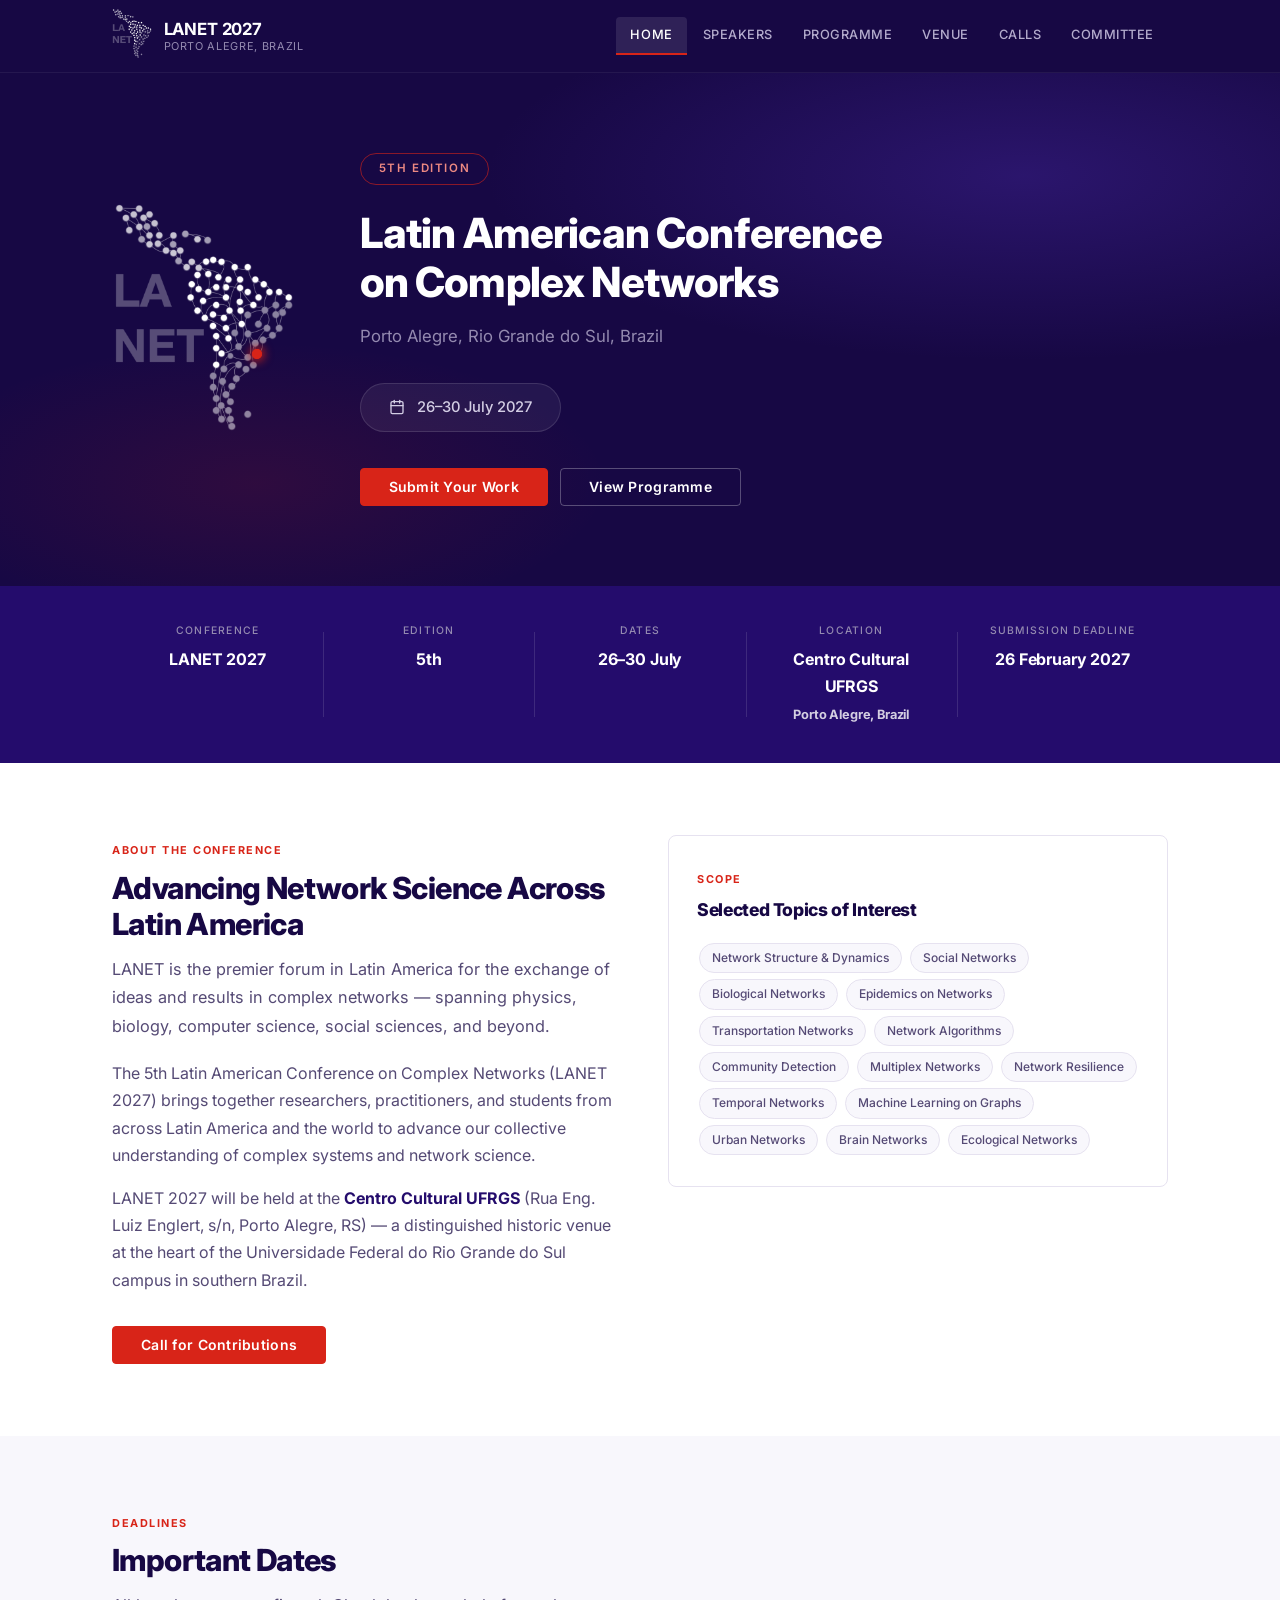
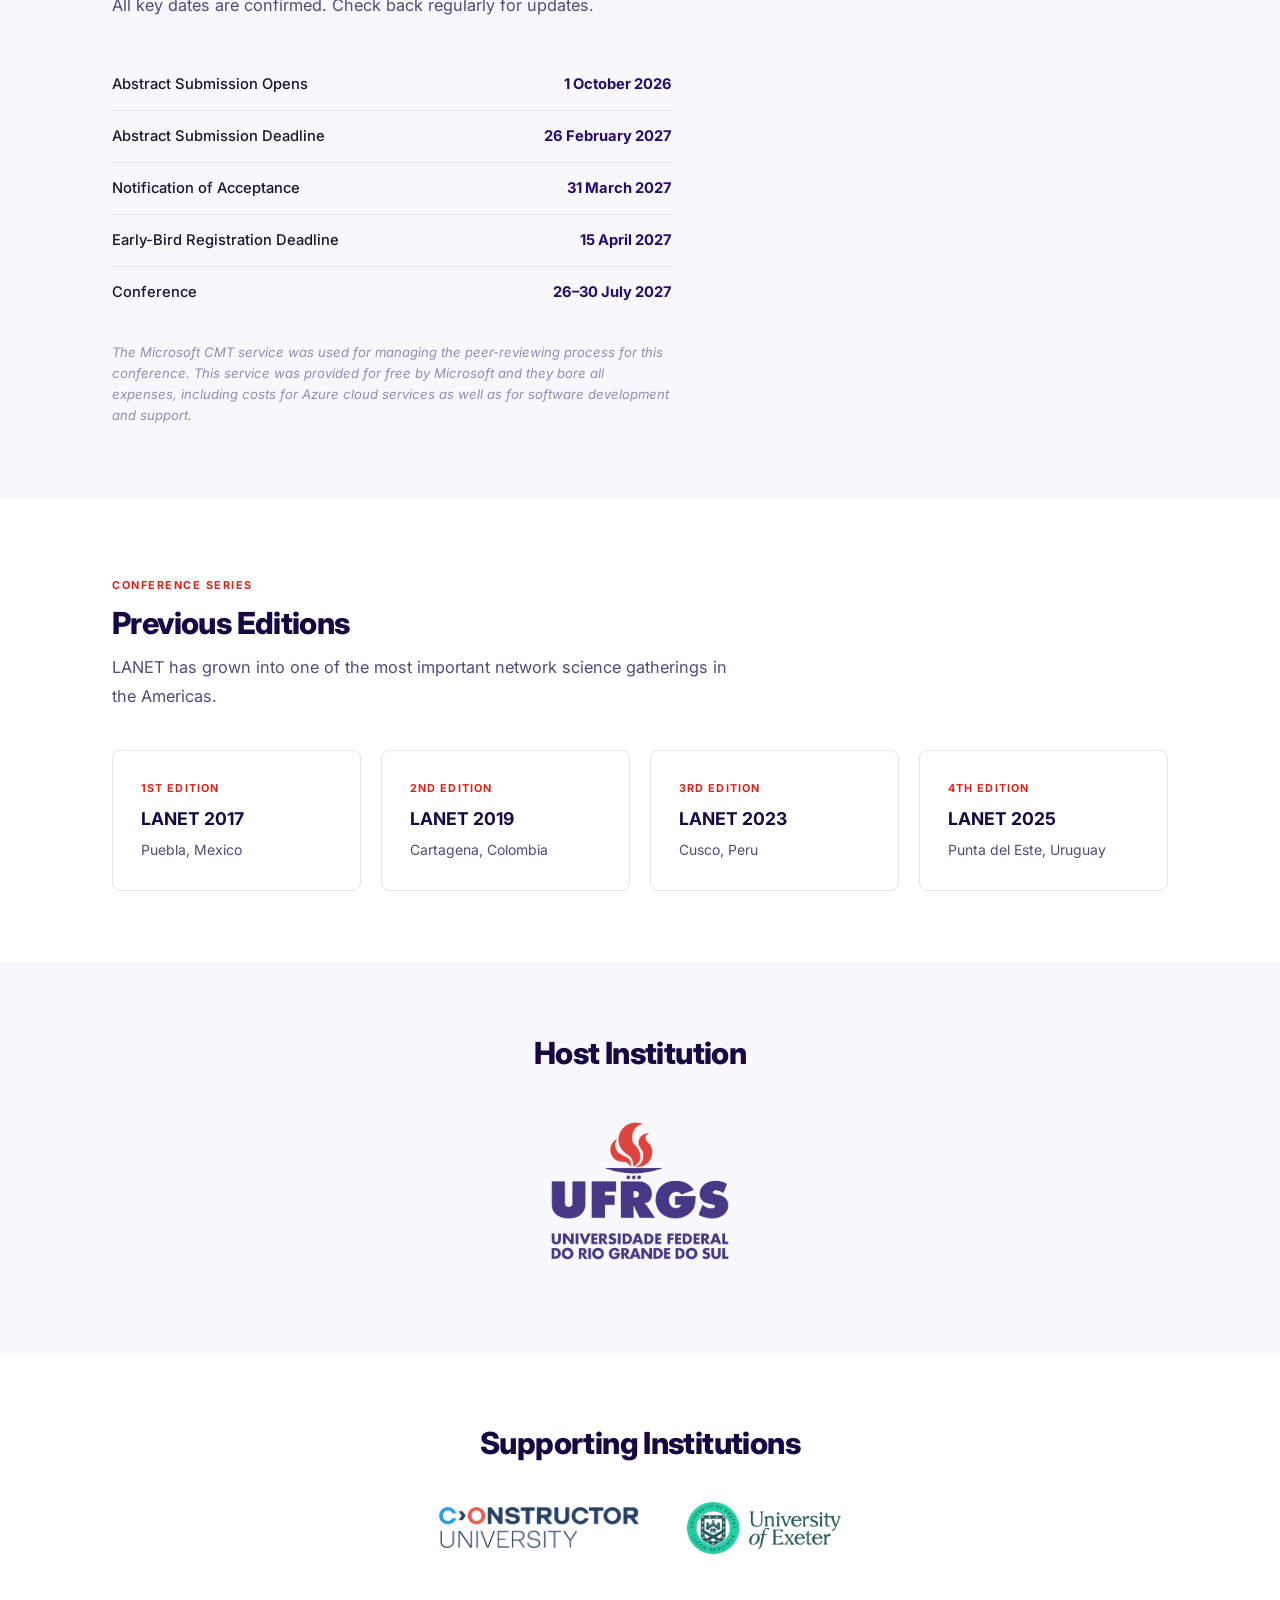
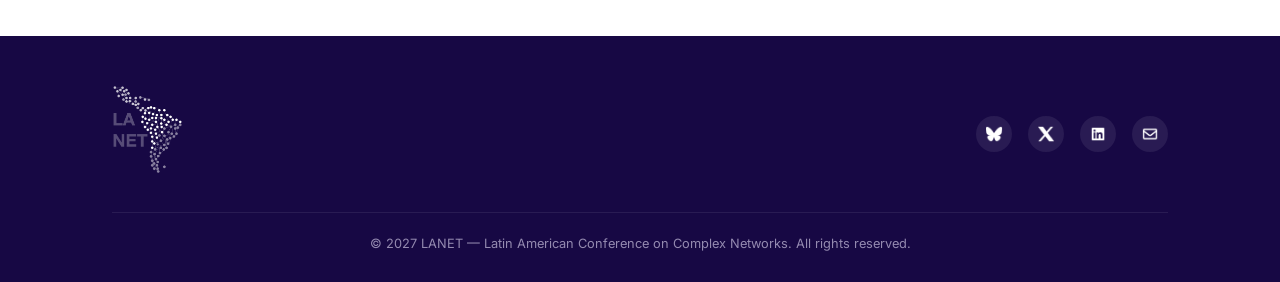
==== index.html @ c8dd94a8 "Add LinkedIn icon; consolidate all icons into Icons/ - LinkedIn added to the footer of all six pages" ====
<!DOCTYPE html>
<html lang="en">
<head>
  <meta charset="UTF-8" />
  <meta name="viewport" content="width=device-width, initial-scale=1.0" />
  <title>LANET 2027 — 5th Latin American Conference on Complex Networks</title>
  <link rel="stylesheet" href="style.css" />
</head>
<body>

  <header class="site-header">
    <div class="container">
      <nav class="nav-inner">
        <a href="index.html" class="nav-brand">
          <img src="logos/Lanet.png" alt="LANET" />
          <div class="nav-brand-text">
            <span class="nav-brand-title">LANET 2027</span>
            <span class="nav-brand-sub">Porto Alegre, Brazil</span>
          </div>
        </a>
        <button class="nav-toggle" aria-label="Open navigation">
          <span></span><span></span><span></span>
        </button>
        <ul class="nav-menu">
          <li><a href="index.html" class="active">Home</a></li>
          <li><a href="speakers.html">Speakers</a></li>
          <li><a href="program.html">Programme</a></li>
          <li><a href="venue.html">Venue</a></li>
          <li><a href="calls.html">Calls</a></li>
          <li><a href="committee.html">Committee</a></li>
        </ul>
      </nav>
    </div>
  </header>

  <!-- Hero -->
  <section class="hero">
    <div class="hero-bg"></div>
    <div class="container hero-content">
      <div class="hero-logo-col">
        <div class="hero-logo-wrap">
          <img src="logos/Lanet.png" alt="LANET 2027" class="hero-logo" />
          <div class="hero-pulse">
            <div class="hero-pulse-ring"></div>
            <div class="hero-pulse-ring2"></div>
            <div class="hero-pulse-dot"></div>
          </div>
        </div>
      </div>
      <div class="hero-text-col">
        <div class="hero-badge">5th Edition</div>
        <h1 class="hero-title">Latin American Conference<br>on Complex Networks</h1>
        <p class="hero-subtitle">Porto Alegre, Rio Grande do Sul, Brazil</p>
        <div class="hero-meta">
          <svg xmlns="http://www.w3.org/2000/svg" width="16" height="16" viewBox="0 0 24 24" fill="none" stroke="currentColor" stroke-width="2" stroke-linecap="round" stroke-linejoin="round"><rect x="3" y="4" width="18" height="18" rx="2"/><line x1="16" y1="2" x2="16" y2="6"/><line x1="8" y1="2" x2="8" y2="6"/><line x1="3" y1="10" x2="21" y2="10"/></svg>
          <span>26&ndash;30 July 2027</span>
        </div>
        <div class="hero-actions">
          <a href="calls.html" class="btn btn-primary">Submit Your Work</a>
          <a href="program.html" class="btn btn-outline">View Programme</a>
        </div>
      </div>
    </div>
  </section>

  <!-- Info bar -->
  <div class="info-bar">
    <div class="container">
      <div class="info-bar-grid">
        <div class="info-bar-item">
          <div class="info-bar-label">Conference</div>
          <div class="info-bar-value">LANET 2027</div>
        </div>
        <div class="info-bar-item">
          <div class="info-bar-label">Edition</div>
          <div class="info-bar-value">5th</div>
        </div>
        <div class="info-bar-item">
          <div class="info-bar-label">Dates</div>
          <div class="info-bar-value">26&ndash;30 July</div>
        </div>
        <div class="info-bar-item">
          <div class="info-bar-label">Location</div>
          <div class="info-bar-value">Centro Cultural UFRGS<br><span style="font-size:0.8em; opacity:0.8;">Porto Alegre, Brazil</span></div>
        </div>
        <div class="info-bar-item">
          <div class="info-bar-label">Submission Deadline</div>
          <div class="info-bar-value">26 February 2027</div>
        </div>
      </div>
    </div>
  </div>

  <!-- About -->
  <section class="section">
    <div class="container">
      <div class="two-col">
        <div>
          <div class="section-header section-header--tight">
            <span class="section-eyebrow">About the Conference</span>
            <h2 class="section-title">Advancing Network Science Across Latin America</h2>
            <p class="section-lead">
              LANET is the premier forum in Latin America for the exchange of ideas and results
              in complex networks — spanning physics, biology, computer science, social sciences,
              and beyond.
            </p>
          </div>
          <p class="prose">
            The 5th Latin American Conference on Complex Networks (LANET 2027) brings together
            researchers, practitioners, and students from across Latin America and the world to
            advance our collective understanding of complex systems and network science.
          </p>
          <p class="prose-lg">
            LANET 2027 will be held at the <strong><a href="https://www.ufrgs.br/difusaocultural/centrocultural/" target="_blank" rel="noopener">Centro Cultural UFRGS</a></strong> (Rua Eng. Luiz Englert, s/n, Porto Alegre, RS) — a distinguished historic venue at the heart of the Universidade Federal do Rio Grande do Sul campus in southern Brazil.
          </p>
          <a href="calls.html" class="btn btn-primary">Call for Contributions</a>
        </div>
        <div>
          <div class="card">
            <div class="section-header section-header--tight">
              <span class="section-eyebrow">Scope</span>
              <h3 class="section-title section-title--sm">Selected Topics of Interest</h3>
            </div>
            <div>
              <span class="tag">Network Structure &amp; Dynamics</span>
              <span class="tag">Social Networks</span>
              <span class="tag">Biological Networks</span>
              <span class="tag">Epidemics on Networks</span>
              <span class="tag">Transportation Networks</span>
              <span class="tag">Network Algorithms</span>
              <span class="tag">Community Detection</span>
              <span class="tag">Multiplex Networks</span>
              <span class="tag">Network Resilience</span>
              <span class="tag">Temporal Networks</span>
              <span class="tag">Machine Learning on Graphs</span>
              <span class="tag">Urban Networks</span>
              <span class="tag">Brain Networks</span>
              <span class="tag">Ecological Networks</span>
            </div>
          </div>
        </div>
      </div>
    </div>
  </section>

  <!-- Important Dates -->
  <section class="section section-alt">
    <div class="container">
      <div class="section-header">
        <span class="section-eyebrow">Deadlines</span>
        <h2 class="section-title">Important Dates</h2>
        <p class="section-lead">All key dates are confirmed. Check back regularly for updates.</p>
      </div>
      <div style="max-width:560px;">
        <ul class="dates-list">
          <li>
            <span class="date-event">Abstract Submission Opens</span>
            <span class="date-val">1 October 2026</span>
          </li>
          <li>
            <span class="date-event">Abstract Submission Deadline</span>
            <span class="date-val">26 February 2027</span>
          </li>
          <li>
            <span class="date-event">Notification of Acceptance</span>
            <span class="date-val">31 March 2027</span>
          </li>
          <li>
            <span class="date-event">Early-Bird Registration Deadline</span>
            <span class="date-val">15 April 2027</span>
          </li>
          <li>
            <span class="date-event">Conference</span>
            <span class="date-val">26&ndash;30 July 2027</span>
          </li>
        </ul>
        <p class="credit-note">The Microsoft CMT service was used for managing the peer-reviewing process for this conference. This service was provided for free by Microsoft and they bore all expenses, including costs for Azure cloud services as well as for software development and support.</p>
      </div>
    </div>
  </section>

  <!-- Previous Editions -->
  <section class="section">
    <div class="container">
      <div class="section-header">
        <span class="section-eyebrow">Conference Series</span>
        <h2 class="section-title">Previous Editions</h2>
        <p class="section-lead">LANET has grown into one of the most important network science gatherings in the Americas.</p>
      </div>
      <div class="card-grid grid-4">
        <div class="card">
          <div class="edition-label">1st Edition</div>
          <div class="edition-year">LANET 2017</div>
          <div class="edition-city">Puebla, Mexico</div>
        </div>
        <div class="card">
          <div class="edition-label">2nd Edition</div>
          <div class="edition-year">LANET 2019</div>
          <div class="edition-city">Cartagena, Colombia</div>
        </div>
        <div class="card">
          <div class="edition-label">3rd Edition</div>
          <div class="edition-year">LANET 2023</div>
          <div class="edition-city">Cusco, Peru</div>
        </div>
        <div class="card">
          <div class="edition-label">4th Edition</div>
          <div class="edition-year">LANET 2025</div>
          <div class="edition-city">Punta del Este, Uruguay</div>
        </div>
      </div>
    </div>
  </section>

  <!-- Host Institution -->
  <section class="section section-alt">
    <div class="container text-center">
      <div class="section-header section-header--center">
        <h2 class="section-title">Host Institution</h2>
      </div>
      <div class="host-row">
        <div class="host-item">
          <a href="https://www.ufrgs.br/site/" target="_blank" rel="noopener">
            <img src="logos/ufrgs.png" alt="Universidade Federal do Rio Grande do Sul" style="height:160px;" />
          </a>
        </div>
      </div>
    </div>
  </section>

  <!-- Supporting Institutions -->
  <section class="section">
    <div class="container text-center">
      <div class="section-header section-header--center">
        <h2 class="section-title">Supporting Institutions</h2>
      </div>
      <div class="host-row">
        <div class="host-item">
          <a href="https://constructor.university/" target="_blank" rel="noopener">
            <img src="logos/constructor.png" alt="Constructor University" style="height:52px; max-width:200px; object-fit:contain;" />
          </a>
        </div>
        <div class="host-item">
          <a href="https://www.exeter.ac.uk" target="_blank" rel="noopener">
            <img src="logos/Exeter.png" alt="University of Exeter" style="height:52px; max-width:200px; object-fit:contain;" />
          </a>
        </div>
      </div>
    </div>
  </section>

  <footer class="site-footer">
    <div class="container">
      <div class="footer-grid">
        <div class="footer-brand">
          <img src="logos/Lanet.png" alt="LANET" />
        </div>
        <div class="footer-social">
          <a href="https://bsky.app/profile/lanetconference.bsky.social" aria-label="Bluesky" target="_blank" rel="noopener">
            <img src="Icons/bluesky-brands-solid.png" alt="Bluesky" />
          </a>
          <a href="https://x.com/LanetConference" aria-label="X" target="_blank" rel="noopener">
            <img src="Icons/x-brands-solid.png" alt="X" />
          </a>
          <a href="https://www.linkedin.com/company/144654992/" aria-label="LinkedIn" target="_blank" rel="noopener">
            <img src="Icons/linkedin-brands-solid.png" alt="LinkedIn" />
          </a>
          <a href="#" aria-label="Email" onclick="window.location='mailto:'+'lanet27'+'@biocomplexlab.org'; return false;">
            <img src="Icons/envelope-regular.png" alt="Email" />
          </a>
        </div>
      </div>
      <div class="footer-bottom">
        &copy; 2027 LANET &mdash; Latin American Conference on Complex Networks. All rights reserved.
      </div>
    </div>
  </footer>

  <script src="script.js"></script>

</body>
</html>
---- style.css ----
/* ============================================================
   LANET 2027 — Stylesheet
   Colour palette based on UFRGS official identity
   ============================================================ */

@import url('https://fonts.googleapis.com/css2?family=Inter:wght@300;400;500;600;700;800&display=swap');

/* ── Variables ─────────────────────────────────────────────── */
:root {
  --navy:        #240C6C;
  --navy-dark:   #170844;
  --navy-subtle: #F3F0F9;
  --red:         #D82418;
  --red-hover:   #B31E14;
  --white:       #FFFFFF;
  --off-white:   #F8F7FC;
  --border:      #E6E2F0;
  --grey-light:  #EAE8F2;
  --grey-mid:    #948AB0;
  --grey-text:   #554A75;
  --text:        #1B152B;

  --font: 'Inter', system-ui, -apple-system, sans-serif;

  --radius-sm: 4px;
  --radius:    8px;

  --shadow-sm: 0 1px 4px rgba(36, 12, 108, 0.08);
  --shadow:    0 2px 16px rgba(36, 12, 108, 0.10);
  --shadow-md: 0 6px 28px rgba(36, 12, 108, 0.14);

  --ease:     0.2s ease;
  --space-xl: 72px;
}

/* ── Reset ──────────────────────────────────────────────────── */
*, *::before, *::after { box-sizing: border-box; margin: 0; padding: 0; }
html { scroll-behavior: smooth; -webkit-text-size-adjust: 100%; }
body {
  font-family: var(--font);
  font-size: 16px;
  line-height: 1.7;
  color: var(--text);
  background: var(--white);
  -webkit-font-smoothing: antialiased;
}
img { max-width: 100%; display: block; }
a { color: var(--navy); text-decoration: none; transition: color var(--ease); }
a:hover { color: var(--red); }

/* ── Layout ─────────────────────────────────────────────────── */
.container {
  max-width: 1120px;
  margin: 0 auto;
  padding: 0 32px;
}

.section       { padding: var(--space-xl) 0; }
.section-alt   { background: var(--off-white); }

/* ── Navigation ─────────────────────────────────────────────── */
.site-header {
  background: var(--navy-dark);
  position: sticky;
  top: 0;
  z-index: 100;
  border-bottom: 1px solid rgba(255,255,255,0.06);
}

.nav-inner {
  display: flex;
  align-items: center;
  justify-content: space-between;
  height: 72px;
  position: relative;
}

.nav-brand {
  display: flex;
  align-items: center;
  gap: 12px;
  text-decoration: none;
  flex-shrink: 0;
}

.nav-brand img {
  height: 56px;
  width: auto;
  filter: brightness(0) invert(1);
}

.nav-brand-text { display: flex; flex-direction: column; line-height: 1.2; }

.nav-brand-title {
  font-size: 1.05rem;
  font-weight: 700;
  color: var(--white);
  letter-spacing: -0.01em;
}

.nav-brand-sub {
  font-size: 0.68rem;
  color: var(--grey-mid);
  letter-spacing: 0.06em;
  text-transform: uppercase;
}

.nav-menu {
  list-style: none;
  display: flex;
  gap: 2px;
}

.nav-menu a {
  display: block;
  padding: 7px 14px;
  font-size: 0.8rem;
  font-weight: 500;
  color: #B4ACCD;
  letter-spacing: 0.04em;
  text-transform: uppercase;
  border-radius: var(--radius-sm);
  transition: background var(--ease), color var(--ease);
}

.nav-menu a:hover { background: rgba(255,255,255,0.08); color: var(--white); }
.nav-menu a.active { background: rgba(255,255,255,0.10); color: var(--white); border-bottom: 2px solid var(--red); border-radius: var(--radius-sm) var(--radius-sm) 0 0; }

/* Hamburger */
.nav-toggle {
  display: none;
  flex-direction: column;
  justify-content: center;
  gap: 5px;
  cursor: pointer;
  padding: 8px;
  background: none;
  border: none;
  flex-shrink: 0;
}
.nav-toggle span {
  display: block;
  width: 22px;
  height: 2px;
  background: var(--white);
  border-radius: 2px;
  transition: transform 0.25s ease, opacity 0.25s ease;
}
.nav-toggle.open span:nth-child(1) { transform: translateY(7px) rotate(45deg); }
.nav-toggle.open span:nth-child(2) { opacity: 0; transform: scaleX(0); }
.nav-toggle.open span:nth-child(3) { transform: translateY(-7px) rotate(-45deg); }

/* ── Hero ───────────────────────────────────────────────────── */
.hero {
  background: var(--navy-dark);
  padding: 80px 0;
  position: relative;
  overflow: hidden;
}

.hero-bg {
  position: absolute;
  inset: 0;
  background:
    radial-gradient(ellipse 70% 60% at 80% 20%, rgba(80,46,184,0.35) 0%, transparent 60%),
    radial-gradient(ellipse 50% 50% at 20% 80%, rgba(216,36,24,0.12) 0%, transparent 55%);
  pointer-events: none;
}

.hero-content {
  position: relative;
  z-index: 1;
  display: flex;
  align-items: center;
  gap: 64px;
}

.hero-logo-col {
  flex-shrink: 0;
  display: flex;
  align-items: center;
  justify-content: center;
}

.hero-logo {
  height: 260px;
  width: auto;
  filter: brightness(0) invert(1);
  display: block;
}

/* ── Hero logo pulse overlay ─────────────────────────────────── */
.hero-logo-wrap {
  position: relative;
  display: inline-block;
  line-height: 0;
}

/* Positioned over Porto Alegre (30.0°S, 51.2°W) — snapped to the
   network node at that point on the map graphic. */
.hero-pulse {
  position: absolute;
  left:      79%;
  top:       59.6%;
  transform: translate(-50%, -50%);
  pointer-events: none;
}

.hero-pulse-dot {
  width:  10px;
  height: 10px;
  border-radius: 50%;
  background: var(--red);
  box-shadow: 0 0 8px 3px rgba(216,36,24,0.7);
  position: relative;
  z-index: 2;
}

.hero-pulse-ring {
  position: absolute;
  top: 50%; left: 50%;
  transform: translate(-50%, -50%);
  border-radius: 50%;
  border: 2px solid rgba(216,36,24,0.7);
  width: 10px; height: 10px;
  animation: hero-pulse-anim 2.2s ease-out infinite;
}

.hero-pulse-ring2 {
  position: absolute;
  top: 50%; left: 50%;
  transform: translate(-50%, -50%);
  border-radius: 50%;
  border: 1.5px solid rgba(216,36,24,0.5);
  width: 10px; height: 10px;
  animation: hero-pulse-anim 2.2s ease-out 1.1s infinite;
}

@keyframes hero-pulse-anim {
  0%   { width:  10px; height:  10px; opacity: 0.9; }
  100% { width:  64px; height:  64px; opacity: 0;   }
}

.hero-text-col {
  flex: 1;
  text-align: left;
}

.hero-badge {
  display: inline-block;
  border: 1px solid rgba(216,36,24,0.6);
  color: #ED8982;
  font-size: 0.72rem;
  font-weight: 600;
  letter-spacing: 0.14em;
  text-transform: uppercase;
  padding: 5px 18px;
  border-radius: 20px;
  margin-bottom: 24px;
}

.hero-title {
  font-size: clamp(1.75rem, 3.5vw, 2.6rem);
  font-weight: 800;
  color: var(--white);
  letter-spacing: -0.02em;
  line-height: 1.2;
  margin-bottom: 14px;
}

.hero-subtitle {
  font-size: 1.05rem;
  color: var(--grey-mid);
  margin-bottom: 32px;
  font-weight: 400;
}

.hero-meta {
  display: inline-flex;
  align-items: center;
  gap: 12px;
  background: rgba(255,255,255,0.06);
  border: 1px solid rgba(255,255,255,0.12);
  color: #D3CDE4;
  border-radius: 40px;
  padding: 11px 28px;
  font-size: 0.92rem;
  font-weight: 500;
  margin-bottom: 36px;
}

.hero-meta .dot { width: 5px; height: 5px; background: var(--red); border-radius: 50%; flex-shrink: 0; }
.hero-meta .tbc { font-size: 0.78rem; color: var(--grey-mid); font-style: italic; }

.hero-actions { display: flex; gap: 12px; flex-wrap: wrap; }

@media (max-width: 640px) {
  .hero-content { flex-direction: column; gap: 32px; text-align: center; }
  .hero-text-col { text-align: center; }
  .hero-logo { height: 160px; }
  .hero-actions { justify-content: center; }
  .hero-meta { flex-direction: column; gap: 6px; border-radius: var(--radius); padding: 14px 20px; }
  .hero-meta .dot { display: none; }
}

/* ── Buttons ─────────────────────────────────────────────────── */
.btn {
  display: inline-flex;
  align-items: center;
  gap: 8px;
  padding: 11px 28px;
  border-radius: var(--radius-sm);
  font-family: var(--font);
  font-weight: 600;
  font-size: 0.875rem;
  letter-spacing: 0.02em;
  transition: background var(--ease), transform var(--ease), box-shadow var(--ease), border-color var(--ease);
  cursor: pointer;
  border: 1.5px solid transparent;
  line-height: 1;
}

.btn-primary { background: var(--red); color: var(--white); border-color: var(--red); }
.btn-primary:hover {
  background: var(--red-hover);
  color: var(--white);
  border-color: var(--red-hover);
  transform: translateY(-1px);
  box-shadow: 0 4px 14px rgba(216,36,24,0.30);
}

.btn-outline { background: transparent; color: var(--white); border-color: rgba(255,255,255,0.28); }
.btn-outline:hover {
  background: rgba(255,255,255,0.08);
  border-color: rgba(255,255,255,0.55);
  color: var(--white);
}

.btn-disabled {
  background: var(--grey-light);
  color: var(--grey-mid);
  border-color: var(--grey-light);
  cursor: not-allowed;
  pointer-events: none;
}

/* ── Info bar ────────────────────────────────────────────────── */
.info-bar {
  background: var(--navy);
  padding: 36px 0;
}

.info-bar-grid {
  display: grid;
  grid-template-columns: repeat(5, 1fr);
  gap: 0;
}

.info-bar-item {
  text-align: center;
  padding: 0 20px;
  position: relative;
}

.info-bar-item + .info-bar-item::before {
  content: '';
  position: absolute;
  left: 0;
  top: 10%;
  height: 80%;
  width: 1px;
  background: rgba(255,255,255,0.12);
}

.info-bar-label {
  font-size: 0.65rem;
  text-transform: uppercase;
  letter-spacing: 0.12em;
  color: var(--grey-mid);
  margin-bottom: 6px;
  font-weight: 500;
}

.info-bar-value {
  font-size: 1rem;
  font-weight: 700;
  color: var(--white);
  letter-spacing: -0.01em;
}

.info-bar-value.pending { color: #957CDE; font-style: italic; font-weight: 500; }

/* ── Section headings ────────────────────────────────────────── */
.section-header { margin-bottom: 40px; }

.section-eyebrow {
  display: inline-block;
  font-size: 0.68rem;
  font-weight: 700;
  letter-spacing: 0.14em;
  text-transform: uppercase;
  color: var(--red);
  margin-bottom: 10px;
}

.section-title {
  font-size: clamp(1.4rem, 2.5vw, 1.9rem);
  font-weight: 800;
  color: var(--navy-dark);
  letter-spacing: -0.02em;
  line-height: 1.2;
  margin-bottom: 12px;
}

.section-lead {
  font-size: 1.02rem;
  color: var(--grey-text);
  max-width: 620px;
  line-height: 1.75;
}

/* ── Page hero (inner pages) ─────────────────────────────────── */
.page-hero {
  background: var(--navy-dark);
  padding: 52px 0 44px;
  border-bottom: 2px solid var(--red);
  position: relative;
  overflow: hidden;
}

.page-hero::after {
  content: '';
  position: absolute;
  inset: 0;
  background: radial-gradient(ellipse 60% 100% at 90% 50%, rgba(80,46,184,0.3) 0%, transparent 60%);
  pointer-events: none;
}

.page-hero .container { position: relative; z-index: 1; }

.page-hero-title {
  font-size: clamp(1.5rem, 3vw, 2.2rem);
  font-weight: 800;
  color: var(--white);
  letter-spacing: -0.02em;
  margin-bottom: 8px;
}

.page-hero-lead {
  font-size: 0.95rem;
  color: var(--grey-mid);
}

/* ── Cards ──────────────────────────────────────────────────── */
.card {
  background: var(--white);
  border: 1px solid var(--border);
  border-radius: var(--radius);
  padding: 28px;
  transition: box-shadow var(--ease), transform var(--ease);
}

.card:hover {
  box-shadow: var(--shadow-md);
  transform: translateY(-2px);
}

.card-grid   { display: grid; gap: 20px; }
.grid-3      { grid-template-columns: repeat(auto-fit, minmax(260px, 1fr)); }
.grid-4      { grid-template-columns: repeat(auto-fit, minmax(220px, 1fr)); }

/* ── Icon list items ─────────────────────────────────────────── */
.icon-list { list-style: none; display: flex; flex-direction: column; gap: 16px; }
.icon-list li { display: flex; align-items: flex-start; gap: 14px; }
.icon-list .icon {
  width: 36px;
  height: 36px;
  border-radius: var(--radius-sm);
  background: var(--navy-subtle);
  display: flex;
  align-items: center;
  justify-content: center;
  flex-shrink: 0;
  color: var(--navy);
}
.icon-list .icon svg { width: 16px; height: 16px; }
.icon-list .icon-label { font-weight: 600; color: var(--text); font-size: 0.9rem; margin-bottom: 2px; }
.icon-list .icon-value { font-size: 0.85rem; color: var(--grey-text); }

/* ── Speaker cards ──────────────────────────────────────────── */
.speaker-card {
  background: var(--white);
  border: 1px solid var(--border);
  border-radius: var(--radius);
  overflow: hidden;
  transition: box-shadow var(--ease), transform var(--ease);
}
.speaker-card:hover { box-shadow: var(--shadow-md); transform: translateY(-2px); }

.speaker-photo {
  width: 140px;
  height: 140px;
  border-radius: 50%;
  object-fit: cover;
  object-position: center top;
  display: block;
  margin: 28px auto 0;
  border: 3px solid var(--navy);
}

.speaker-photo-placeholder {
  width: 140px;
  height: 140px;
  border-radius: 50%;
  background: var(--off-white);
  display: flex;
  align-items: center;
  justify-content: center;
  color: var(--border);
  margin: 28px auto 0;
  border: 3px dashed var(--border);
}

.speaker-photo-placeholder svg { width: 56px; height: 56px; }

.speaker-body { padding: 20px; text-align: center; }
.speaker-name { font-size: 1rem; font-weight: 700; color: var(--navy-dark); margin-bottom: 3px; }
.speaker-affil { font-size: 0.82rem; color: var(--grey-text); margin-bottom: 8px; }
.speaker-talk { font-size: 0.82rem; color: var(--grey-mid); font-style: italic; }

/* ── Committee cards ─────────────────────────────────────────── */
.committee-grid {
  display: grid;
  grid-template-columns: repeat(auto-fit, minmax(400px, 1fr));
  gap: 20px;
}

.committee-card {
  display: flex;
  align-items: center;
  gap: 20px;
  background: var(--white);
  border: 1px solid var(--border);
  border-radius: var(--radius);
  padding: 20px 24px;
  transition: box-shadow var(--ease);
}
.committee-card:hover { box-shadow: var(--shadow); }

/* General Co-Chairs — tinted panel with a red accent edge */
.committee-card--featured {
  background: var(--navy-subtle);
  border-color: var(--grey-light);
  border-left: 4px solid var(--red);
  box-shadow: var(--shadow-sm);
}
.committee-card--featured:hover { box-shadow: var(--shadow-md); }
.committee-card--featured .committee-name { font-size: 1.1rem; }

.committee-photo {
  width: 100px;
  height: 100px;
  border-radius: 50%;
  object-fit: cover;
  object-position: center top;
  flex-shrink: 0;
  border: 3px solid var(--navy);
}

.committee-role {
  font-size: 0.68rem;
  font-weight: 700;
  letter-spacing: 0.1em;
  text-transform: uppercase;
  color: var(--red);
  margin-bottom: 3px;
}
.committee-name { font-size: 1rem; font-weight: 700; color: var(--navy-dark); margin-bottom: 3px; }
.committee-affil { font-size: 0.83rem; color: var(--grey-text); line-height: 1.5; }

/* ── Programme at a glance (proportional timetable) ──────────── */
.tt-wrap { overflow-x: auto; margin-bottom: 48px; padding-bottom: 4px; }
.tt {
  display: grid;
  /* time axis + five days, each split in two so parallel sessions sit
     side by side within their day */
  grid-template-columns: 58px repeat(10, minmax(84px, 1fr));
  grid-auto-rows: 42px;            /* one row = 30 minutes */
  gap: 3px;
  min-width: 940px;
}
.tt-corner { grid-column: 1; grid-row: 1; }
.tt-head {
  grid-row: 1;
  background: var(--navy);
  color: var(--white);
  border-radius: var(--radius-sm);
  padding: 7px 10px;
  font-weight: 700;
  font-size: 0.8rem;
  display: flex;
  flex-direction: column;
  justify-content: center;
  line-height: 1.25;
}
.tt-head span {
  font-weight: 400; font-size: 0.68rem; color: var(--grey-light);
  text-transform: uppercase; letter-spacing: 0.04em;
}
.tt-time {
  grid-column: 1;
  font-size: 0.72rem;
  font-weight: 600;
  color: var(--grey-mid);
  border-top: 1px solid var(--border);
  padding-top: 2px;
}
.tt-slot {
  background: var(--white);
  border: 1px solid var(--border);
  border-left: 3px solid var(--grey-mid);
  border-radius: var(--radius-sm);
  padding: 5px 8px;
  overflow: hidden;
  min-width: 0;
}
.tt-name  { font-size: 0.76rem; font-weight: 700; color: var(--navy-dark); line-height: 1.2; }
/* Tight leading: these inherit the body's 1.7, which overflows a 30-min block. */
.tt-room  { font-size: 0.66rem; color: var(--grey-mid);  line-height: 1.3; }
.tt-chair { font-size: 0.66rem; color: var(--grey-text); line-height: 1.3; }

/* Session type carried by the left edge colour. */
.tt-slot--keynote     { border-left-color: var(--navy); background: var(--navy-subtle); }
.tt-slot--contributed { border-left-color: #4A9B6E; }
.tt-slot--lightning   { border-left-color: #D9A21B; }
.tt-slot--poster      { border-left-color: var(--red); }
.tt-slot--tutorial    { border-left-color: #7A6BB5; }
.tt-slot--ceremony    { border-left-color: var(--grey-mid); background: var(--off-white); }
.tt-slot--social      { border-left-color: var(--grey-light); background: var(--off-white); }
.tt-slot--break {
  border-left-color: var(--grey-light);
  background: var(--off-white);
  border-style: dashed;
  display: flex; align-items: center;
}
.tt-slot--break .tt-name { font-weight: 500; font-size: 0.7rem; color: var(--grey-mid); }
/* A 30-minute block has room for two lines only; those are all plenary,
   which the legend already states, so the room line is dropped. */
.tt-slot--short .tt-room { display: none; }

.glance-legend {
  display: flex; flex-wrap: wrap; gap: 14px;
  margin-bottom: 16px; font-size: 0.75rem; color: var(--grey-text);
}
.glance-legend span { display: flex; align-items: center; gap: 6px; }
.glance-legend i { width: 12px; height: 12px; border-radius: 3px; display: inline-block; font-style: normal; }

/* ── Programme table ─────────────────────────────────────────── */
.prog-table { width: 100%; border-collapse: collapse; font-size: 0.9rem; }
.prog-table thead th {
  background: var(--navy);
  color: var(--white);
  padding: 12px 16px;
  text-align: left;
  font-weight: 600;
  font-size: 0.8rem;
  text-transform: uppercase;
  letter-spacing: 0.05em;
}
.prog-table tbody td {
  padding: 12px 16px;
  border-bottom: 1px solid var(--border);
  vertical-align: top;
}
.prog-table tbody tr:last-child td { border-bottom: none; }
.prog-table tbody tr:hover td { background: var(--off-white); }
.time-col { font-weight: 600; color: var(--navy); white-space: nowrap; width: 130px; }
.chair-col { white-space: nowrap; color: var(--grey-text); width: 90px; }
.room-col  { white-space: nowrap; color: var(--grey-text); width: 110px; }
/* The two halves of a parallel slot share a start time, which reads as a typo
   without a cue; a left edge marks them as one slot running in two rooms. */
.parallel-row td:first-child { border-left: 3px solid var(--grey-mid); }

/* ── Day navigation bar ─────────────────────────────────────── */
.day-nav {
  display: flex;
  gap: 8px;
  flex-wrap: wrap;
  margin-bottom: 36px;
  padding: 16px;
  background: var(--off-white);
  border: 1px solid var(--border);
  border-radius: var(--radius);
}
.day-nav-btn {
  display: flex;
  flex-direction: column;
  align-items: center;
  flex: 1;
  min-width: 80px;
  padding: 10px 12px;
  border-radius: var(--radius-sm);
  border: 1px solid var(--border);
  background: var(--white);
  color: var(--navy-dark);
  font-weight: 700;
  font-size: 0.9rem;
  text-decoration: none;
  transition: background var(--ease), border-color var(--ease), color var(--ease);
  line-height: 1.2;
}
.day-nav-btn span {
  font-size: 0.72rem;
  font-weight: 400;
  color: var(--grey-mid);
  margin-top: 2px;
}
.day-nav-btn:hover {
  background: var(--navy);
  border-color: var(--navy);
  color: var(--white);
}
.day-nav-btn:hover span { color: rgba(255,255,255,0.7); }

.day-header {
  display: flex;
  align-items: center;
  gap: 16px;
  margin: 40px 0 14px;
}
.day-header h3 {
  font-size: 1.05rem;
  font-weight: 700;
  color: var(--navy-dark);
  letter-spacing: -0.01em;
}
.day-header::after {
  content: '';
  flex: 1;
  height: 1px;
  background: var(--border);
}
.day-tag {
  font-size: 0.7rem;
  font-weight: 600;
  letter-spacing: 0.1em;
  text-transform: uppercase;
  color: var(--red);
  background: rgba(216,36,24,0.08);
  padding: 3px 10px;
  border-radius: 20px;
  white-space: nowrap;
}

/* ── Important dates ─────────────────────────────────────────── */
.dates-list { list-style: none; }
.dates-list li {
  display: flex;
  justify-content: space-between;
  align-items: baseline;
  gap: 16px;
  padding: 13px 0;
  border-bottom: 1px solid var(--border);
  font-size: 0.92rem;
}
.dates-list li:last-child { border-bottom: none; }
.date-event { color: var(--text); font-weight: 500; }
.date-val { font-weight: 700; color: var(--navy); white-space: nowrap; }
.date-val.tbc { color: var(--grey-mid); font-weight: 500; font-style: italic; }

/* ── Notice / alert box ──────────────────────────────────────── */
.notice {
  background: var(--navy-subtle);
  border-left: 3px solid var(--navy);
  padding: 14px 18px;
  border-radius: 0 var(--radius-sm) var(--radius-sm) 0;
  font-size: 0.875rem;
  color: var(--grey-text);
  margin-bottom: 28px;
}

/* ── Tags ────────────────────────────────────────────────────── */
.tag {
  display: inline-block;
  background: var(--off-white);
  border: 1px solid var(--border);
  color: var(--grey-text);
  font-size: 0.75rem;
  font-weight: 500;
  padding: 4px 12px;
  border-radius: 20px;
  margin: 3px 2px;
}

/* ── Two-col layout ──────────────────────────────────────────── */
.two-col   { display: grid; grid-template-columns: 1fr 1fr; gap: 56px; align-items: start; }
.two-col-3 { display: grid; grid-template-columns: 2fr 1fr; gap: 48px; align-items: start; }

/* ── Host institutions ───────────────────────────────────────── */
.host-row {
  display: flex;
  flex-wrap: wrap;
  gap: 48px;
  align-items: center;
  justify-content: center;
  margin-top: 36px;
}
.host-item { text-align: center; }
.host-item img {
  height: 88px;
  width: auto;
  margin: 0 auto 10px;
  opacity: 0.85;
  transition: opacity var(--ease);
}
.host-item img:hover { opacity: 1; }
.host-item span { display: block; font-size: 0.8rem; color: var(--grey-text); max-width: 220px; }

/* ── Sticky sidebar card ─────────────────────────────────────── */
.sticky-card { position: sticky; top: 80px; }

/* ── Board list ──────────────────────────────────────────────── */
.board-list {
  list-style: none;
  columns: 2;
  column-gap: 48px;
  max-width: 860px;
}

.board-list li {
  display: flex;
  flex-direction: column;
  padding: 10px 0;
  border-bottom: 1px solid var(--border);
  break-inside: avoid;
}

.board-name {
  font-weight: 600;
  font-size: 0.95rem;
  color: var(--navy-dark);
}

.board-affil {
  font-size: 0.82rem;
  color: var(--grey-text);
}

@media (max-width: 640px) {
  .board-list { columns: 1; }
}

/* ── Divider ─────────────────────────────────────────────────── */
.divider {
  height: 1px;
  background: var(--border);
  margin: 32px 0;
}

/* ── Footer ──────────────────────────────────────────────────── */
.site-footer {
  background: var(--navy-dark);
  color: var(--grey-mid);
  padding: 48px 0 28px;
}

.footer-grid {
  display: flex;
  flex-direction: row;
  align-items: center;
  justify-content: space-between;
  margin-bottom: 28px;
  gap: 32px;
}

.footer-brand img {
  height: 100px;
  width: auto;
  filter: brightness(0) invert(1);
}

.footer-social {
  display: flex;
  gap: 16px;
  align-items: center;
  justify-content: flex-end;
  margin-bottom: 0;
}

.footer-social a {
  display: flex;
  align-items: center;
  justify-content: center;
  width: 36px;
  height: 36px;
  border-radius: 50%;
  background: rgba(255,255,255,0.08);
  transition: background var(--ease);
}

.footer-social a:hover { background: rgba(255,255,255,0.18); }

.footer-social img {
  width: 18px;
  height: 18px;
  object-fit: contain;
  filter: brightness(0) invert(1);
}

.footer-bottom {
  border-top: 1px solid rgba(255,255,255,0.08);
  padding-top: 20px;
  text-align: center;
  font-size: 0.8rem;
}

/* ── Utilities ───────────────────────────────────────────────── */
.text-center { text-align: center; }

/* ── Responsive ──────────────────────────────────────────────── */

/* ── Card feature icon ───────────────────────────────────────── */
.card-icon {
  width: 40px;
  height: 40px;
  background: var(--navy-subtle);
  border-radius: var(--radius-sm);
  display: flex;
  align-items: center;
  justify-content: center;
  margin-bottom: 14px;
  color: var(--navy);
}
.card-icon svg { width: 20px; height: 20px; }

.card-h3 { font-size: 0.95rem; font-weight: 700; color: var(--navy-dark); margin-bottom: 8px; }
.card-p  { font-size: 0.875rem; color: var(--grey-text); }

/* ── Prose body text ─────────────────────────────────────────── */
.prose    { color: var(--grey-text); margin-bottom: 16px; }
.prose-lg { color: var(--grey-text); margin-bottom: 32px; }

/* ── Section-header modifiers ────────────────────────────────── */
.section-header--tight  { margin-bottom: 20px; }
.section-header--center { text-align: center; }

/* ── Service credit / acknowledgement note ───────────────────── */
.credit-note {
  font-style: italic;
  font-size: 0.82rem;
  line-height: 1.6;
  color: var(--grey-mid);
  margin-top: 24px;
}

/* ── Section-title size modifiers ────────────────────────────── */
.section-title--sm { font-size: 1.1rem; }
.section-title--md { font-size: 1.2rem; }

/* ── Button modifiers ────────────────────────────────────────── */
.btn--full { width: 100%; text-align: center; display: block; }

/* ── Card footer note (e.g. format line in submission cards) ─── */
.card-footer-note {
  font-size: 0.78rem;
  color: var(--grey-mid);
  border-top: 1px solid var(--border);
  padding-top: 10px;
  margin-top: 10px;
}

/* ── Previous-edition cards ──────────────────────────────────── */
.edition-label { font-size: 0.68rem; font-weight: 700; letter-spacing: 0.1em; text-transform: uppercase; color: var(--red); margin-bottom: 6px; }
.edition-year  { font-weight: 700; font-size: 1.1rem; color: var(--navy-dark); margin-bottom: 4px; }
.edition-city  { font-size: 0.875rem; color: var(--grey-text); }

/* ── Restaurant / venue listing ──────────────────────────────── */
.restaurant-type {
  font-size: 0.68rem;
  font-weight: 700;
  letter-spacing: 0.1em;
  text-transform: uppercase;
  color: var(--red);
  margin-bottom: 8px;
}
.restaurant-name { font-size: 0.95rem; font-weight: 700; color: var(--navy-dark); margin-bottom: 6px; }
.restaurant-desc { font-size: 0.82rem; color: var(--grey-text); margin-bottom: 10px; }
.restaurant-addr { font-size: 0.78rem; color: var(--grey-mid); }
.restaurant-addr svg { vertical-align: -2px; margin-right: 4px; }

/* ── Maps (Leaflet + CARTO Positron, fed from data/restaurants.json) ── */
.map-wrap { margin-top: 40px; margin-bottom: 32px; }
.site-map {
  height: 420px;
  border-radius: var(--radius);
  border: 1px solid var(--border);
  background: var(--off-white);
}
.map-note {
  font-size: 0.78rem;
  color: var(--grey-mid);
  margin-top: 8px;
}
.leaflet-container { font-family: var(--font); }
.leaflet-popup-content { font-size: 0.82rem; line-height: 1.5; color: var(--grey-text); }
.leaflet-popup-content strong { color: var(--navy-dark); }

.restaurant-walk {
  font-size: 0.75rem;
  font-weight: 600;
  color: var(--navy);
  margin-top: 8px;
}

/* ── CTA box ─────────────────────────────────────────────────── */
.cta-box {
  margin-top: 48px;
  padding: 40px 32px;
  background: var(--off-white);
  border-radius: var(--radius);
  border: 1px solid var(--border);
  text-align: center;
}
.cta-box h3 {
  font-size: 1.2rem;
  font-weight: 700;
  color: var(--navy-dark);
  letter-spacing: -0.01em;
  margin: 10px 0 12px;
}
.cta-box p {
  color: var(--grey-text);
  margin-bottom: 24px;
  max-width: 480px;
  margin-left: auto;
  margin-right: auto;
}

/* ── Day header date ─────────────────────────────────────────── */
.day-date { color: var(--grey-mid); font-style: italic; }

/* ── Inline name link ────────────────────────────────────────── */
.name-link { color: var(--navy-dark); text-decoration: none; border-bottom: 1px solid var(--border); }
.name-link:hover { color: var(--red); border-bottom-color: var(--red); }

/* Tablet */
@media (max-width: 900px) {
  .two-col   { grid-template-columns: 1fr; gap: 36px; }
  .two-col-3 { grid-template-columns: 1fr; gap: 32px; }
  .info-bar-grid { grid-template-columns: repeat(3, 1fr); gap: 24px; }
  .info-bar-item + .info-bar-item::before { display: none; }
  .footer-grid { flex-direction: row; }
  .sticky-card { position: static; }
}

/* Mobile */
@media (max-width: 640px) {
  :root { --space-xl: 48px; }

  .container { padding: 0 20px; }

  /* Nav */
  .nav-brand-text  { display: none; }
  .nav-toggle      { display: flex; }

  .nav-menu {
    display: none;
    position: absolute;
    top: 100%;
    left: 0;
    right: 0;
    background: #120830;
    flex-direction: column;
    border-top: 2px solid var(--red);
    padding: 8px 0 16px;
    gap: 0;
    box-shadow: 0 8px 24px rgba(0,0,0,0.3);
  }
  .nav-menu.open   { display: flex; }
  .nav-menu li     { width: 100%; }
  .nav-menu a {
    display: block;
    padding: 12px 24px;
    border-radius: 0;
    font-size: 0.85rem;
    border-bottom: none;
  }
  .nav-menu a.active {
    border-bottom: none;
    border-left: 3px solid var(--red);
    border-radius: 0;
    padding-left: 21px;
  }

  /* Hero */
  .hero { padding: 60px 0 56px; }
  .hero-logo { height: 80px; }
  .hero-meta { flex-direction: column; gap: 6px; border-radius: var(--radius); padding: 14px 20px; }
  .hero-meta .dot { display: none; }

  /* Info bar */
  .info-bar-grid { grid-template-columns: repeat(2, 1fr); gap: 20px; }

  /* Grids */
  .grid-3 { grid-template-columns: 1fr; }
  .grid-4 { grid-template-columns: 1fr 1fr; }
  .committee-grid { grid-template-columns: 1fr; }

  /* Committee card */
  .committee-card { flex-direction: column; text-align: center; }

  /* Footer */
  .footer-grid { flex-direction: column; align-items: center; gap: 20px; }
  .footer-brand img { height: 72px; }
  .footer-social { justify-content: center; }

  /* Programme table */
  .prog-table thead { display: none; }
  .prog-table tbody td { display: block; padding: 6px 12px; border-bottom: none; }
  .prog-table tbody tr { border-bottom: 1px solid var(--border); display: block; padding: 10px 0; }
  .time-col { width: auto; }
  /* The header is hidden when the table stacks, so label the chair inline
     and drop the cell entirely on rows that have no chair. */
  .chair-col, .room-col { width: auto; }
  .chair-col::before { content: "Chair: "; color: var(--grey-mid); }
  .room-col::before  { content: "Room: ";  color: var(--grey-mid); }
  /* Needs to out-specify `.prog-table tbody td { display: block }` above. */
  .prog-table tbody td.chair-col--none,
  .prog-table tbody td.room-col--none { display: none; }
  .parallel-row td:first-child { border-left: none; }

  /* Dates list */
  .dates-list li { flex-direction: column; gap: 2px; }
}
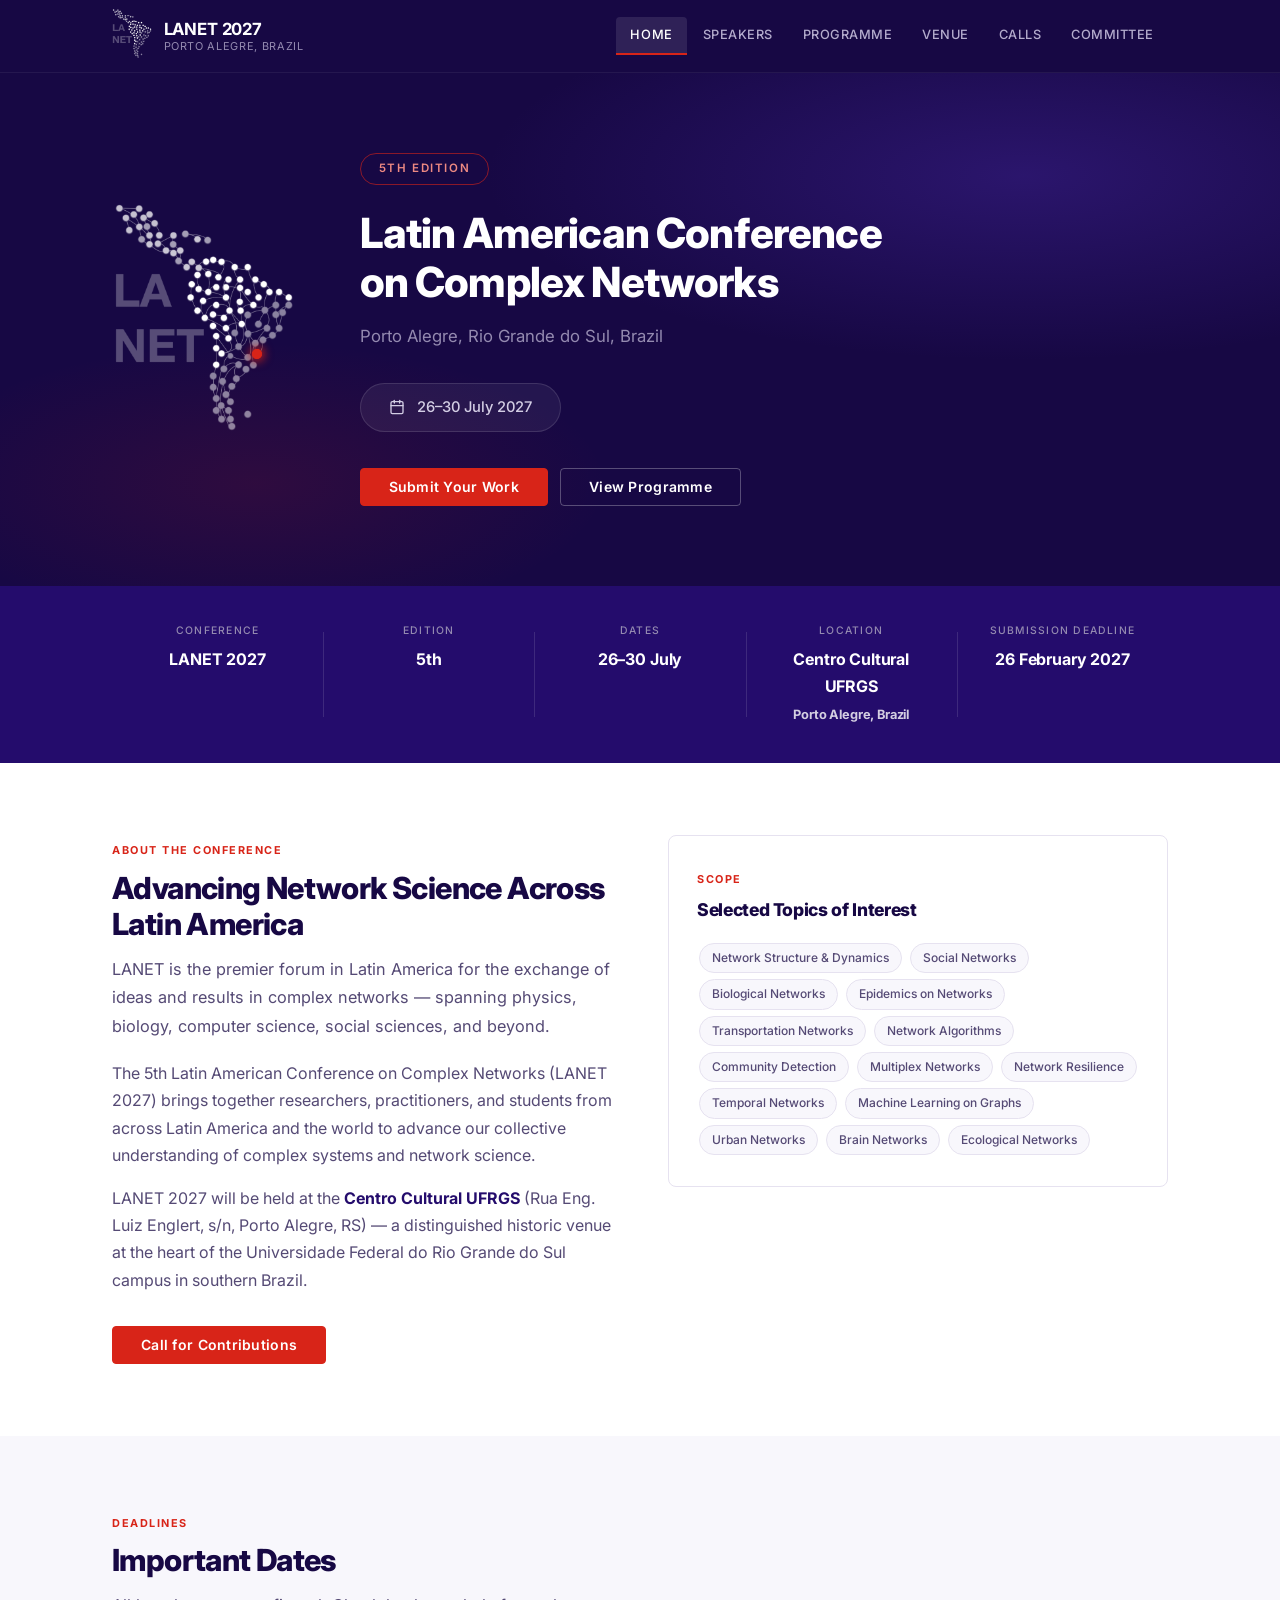
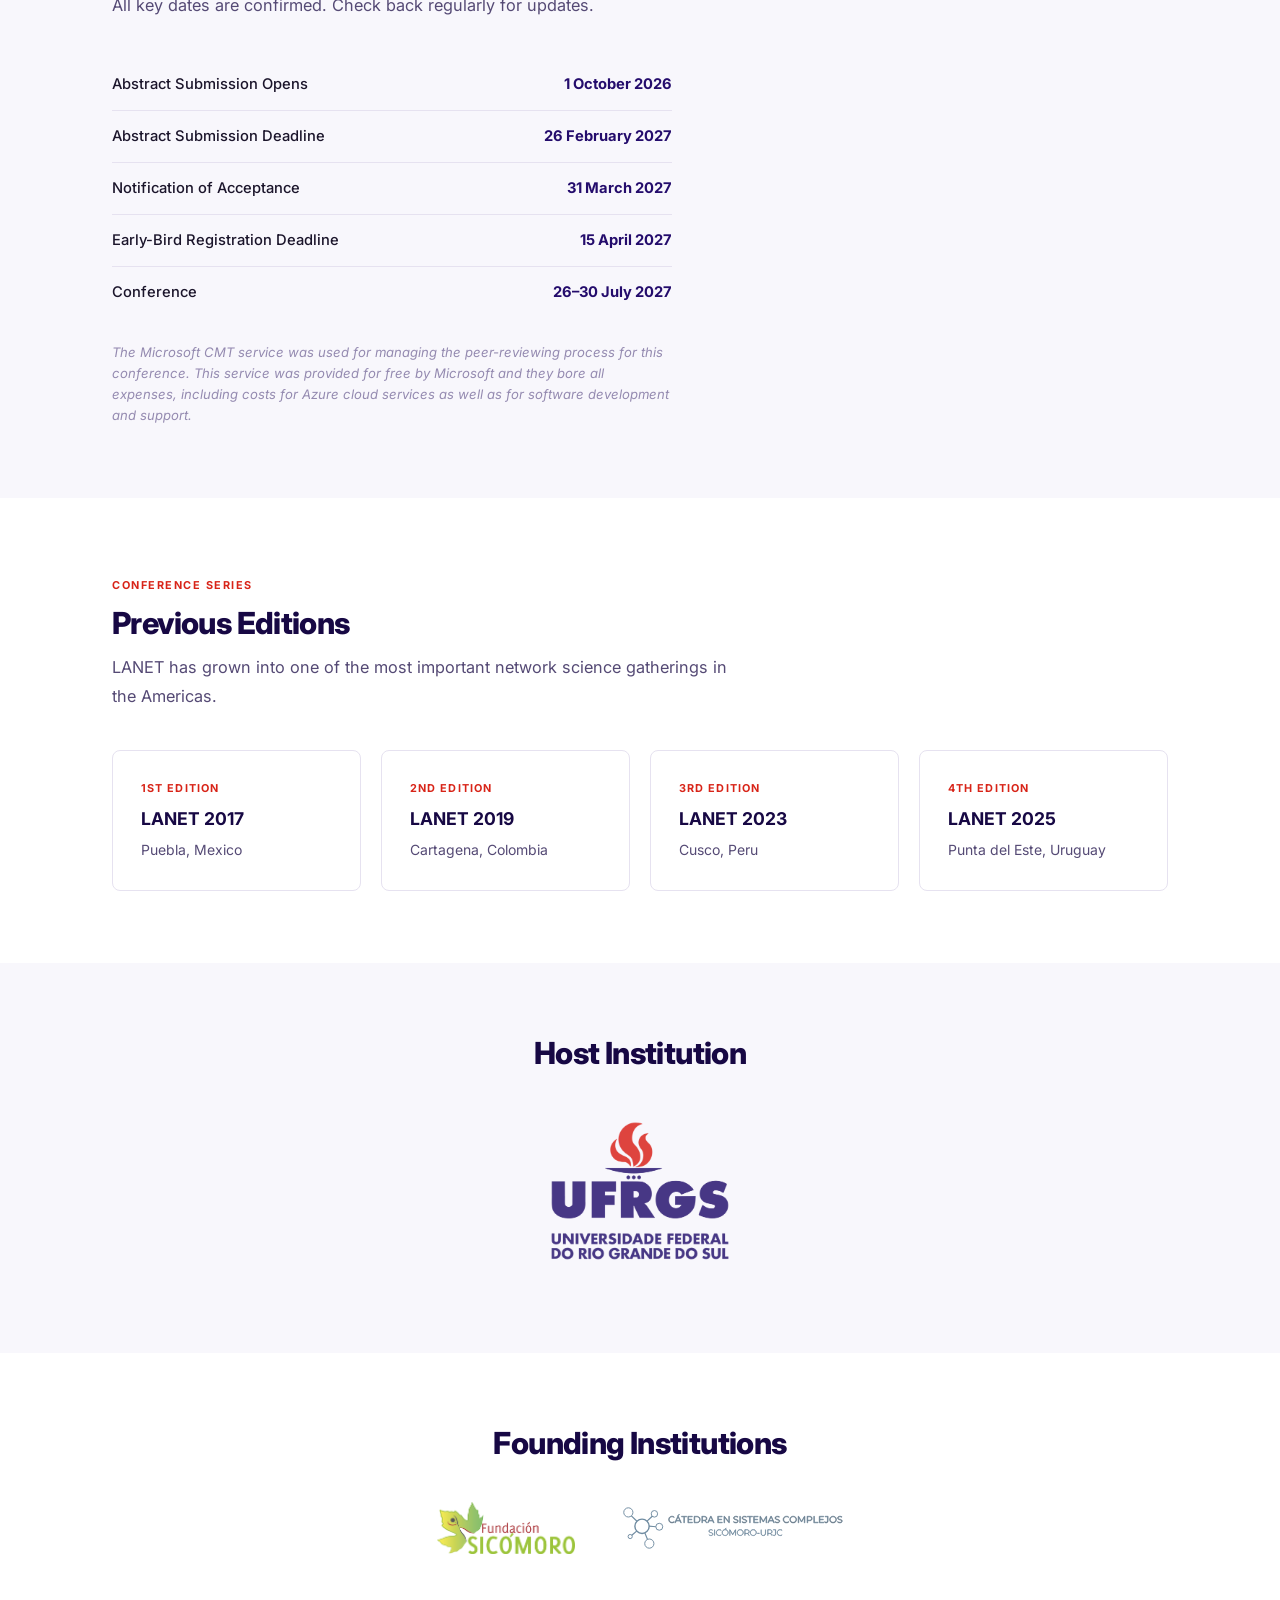
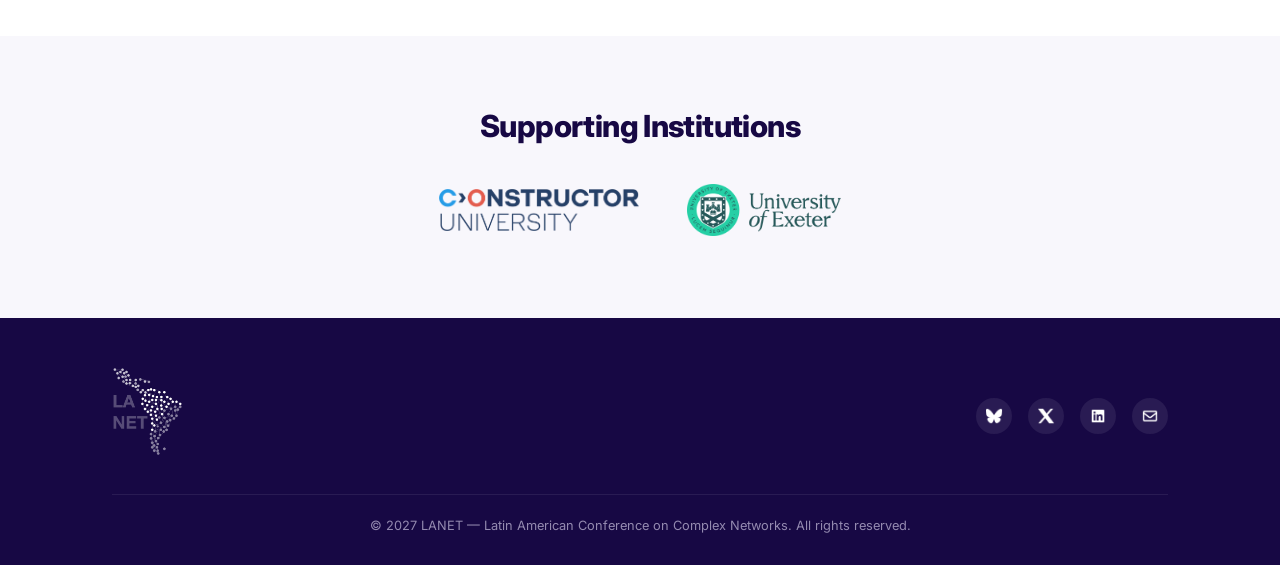
==== commit 0d55250a: "Add a Founding Institutions section with the Sicomoro logos Fundacion Sicomoro (WebP) and the Catedr" ====
--- a/index.html
+++ b/index.html
@@ -4,6 +4,11 @@
   <meta charset="UTF-8" />
   <meta name="viewport" content="width=device-width, initial-scale=1.0" />
   <title>LANET 2027 — 5th Latin American Conference on Complex Networks</title>
+  <link rel="icon" href="favicon.ico" sizes="any" />
+  <link rel="icon" href="Icons/favicon.svg" type="image/svg+xml" />
+  <link rel="icon" href="Icons/favicon-32.png" type="image/png" sizes="32x32" />
+  <link rel="icon" href="Icons/favicon-16.png" type="image/png" sizes="16x16" />
+  <link rel="apple-touch-icon" href="Icons/apple-touch-icon.png" />
   <link rel="stylesheet" href="style.css" />
 </head>
 <body>
@@ -221,28 +226,49 @@
       <div class="host-row">
         <div class="host-item">
           <a href="https://www.ufrgs.br/site/" target="_blank" rel="noopener">
-            <img src="logos/ufrgs.png" alt="Universidade Federal do Rio Grande do Sul" style="height:160px;" />
-          </a>
-        </div>
-      </div>
-    </div>
-  </section>
-
-  <!-- Supporting Institutions -->
+            <img src="logos/ufrgs.png" alt="Universidade Federal do Rio Grande do Sul" class="host-logo host-logo--lg" />
+          </a>
+        </div>
+      </div>
+    </div>
+  </section>
+
+  <!-- Founding Institutions -->
   <section class="section">
     <div class="container text-center">
       <div class="section-header section-header--center">
+        <h2 class="section-title">Founding Institutions</h2>
+      </div>
+      <div class="host-row">
+        <div class="host-item">
+          <a href="https://fundacionsicomoro.org/" target="_blank" rel="noopener">
+            <img src="logos/sicomoro.webp" alt="Fundación Sicómoro" class="host-logo" />
+          </a>
+        </div>
+        <div class="host-item">
+          <a href="https://www.urjc.es/iaa/1345-catedras-de-investigacion" target="_blank" rel="noopener">
+            <img src="logos/catedra-sicomoro-urjc.svg" alt="Cátedra en Sistemas Complejos Sicómoro-URJC" class="host-logo host-logo--wide" />
+          </a>
+        </div>
+      </div>
+    </div>
+  </section>
+
+  <!-- Supporting Institutions -->
+  <section class="section section-alt">
+    <div class="container text-center">
+      <div class="section-header section-header--center">
         <h2 class="section-title">Supporting Institutions</h2>
       </div>
       <div class="host-row">
         <div class="host-item">
           <a href="https://constructor.university/" target="_blank" rel="noopener">
-            <img src="logos/constructor.png" alt="Constructor University" style="height:52px; max-width:200px; object-fit:contain;" />
+            <img src="logos/constructor.png" alt="Constructor University" class="host-logo" />
           </a>
         </div>
         <div class="host-item">
           <a href="https://www.exeter.ac.uk" target="_blank" rel="noopener">
-            <img src="logos/Exeter.png" alt="University of Exeter" style="height:52px; max-width:200px; object-fit:contain;" />
+            <img src="logos/Exeter.png" alt="University of Exeter" class="host-logo" />
           </a>
         </div>
       </div>
--- a/style.css
+++ b/style.css
@@ -508,21 +508,6 @@
   border: 3px solid var(--navy);
 }
 
-.speaker-photo-placeholder {
-  width: 140px;
-  height: 140px;
-  border-radius: 50%;
-  background: var(--off-white);
-  display: flex;
-  align-items: center;
-  justify-content: center;
-  color: var(--border);
-  margin: 28px auto 0;
-  border: 3px dashed var(--border);
-}
-
-.speaker-photo-placeholder svg { width: 56px; height: 56px; }
-
 .speaker-body { padding: 20px; text-align: center; }
 .speaker-name { font-size: 1rem; font-weight: 700; color: var(--navy-dark); margin-bottom: 3px; }
 .speaker-affil { font-size: 0.82rem; color: var(--grey-text); margin-bottom: 8px; }
@@ -815,6 +800,12 @@
 }
 .host-item img:hover { opacity: 1; }
 .host-item span { display: block; font-size: 0.8rem; color: var(--grey-text); max-width: 220px; }
+/* Logo sizing. Qualified by `.host-item img` so these beat the 88px above. */
+.host-item img.host-logo { height: 52px; max-width: 200px; object-fit: contain; }
+/* The Cátedra lockup is 5.3:1, far wider than the others; a slightly wider cap
+   lands it on the same drawn height as Constructor rather than well under it. */
+.host-item img.host-logo--wide { max-width: 220px; }
+.host-item img.host-logo--lg { height: 160px; max-width: none; }
 
 /* ── Sticky sidebar card ─────────────────────────────────────── */
 .sticky-card { position: sticky; top: 80px; }
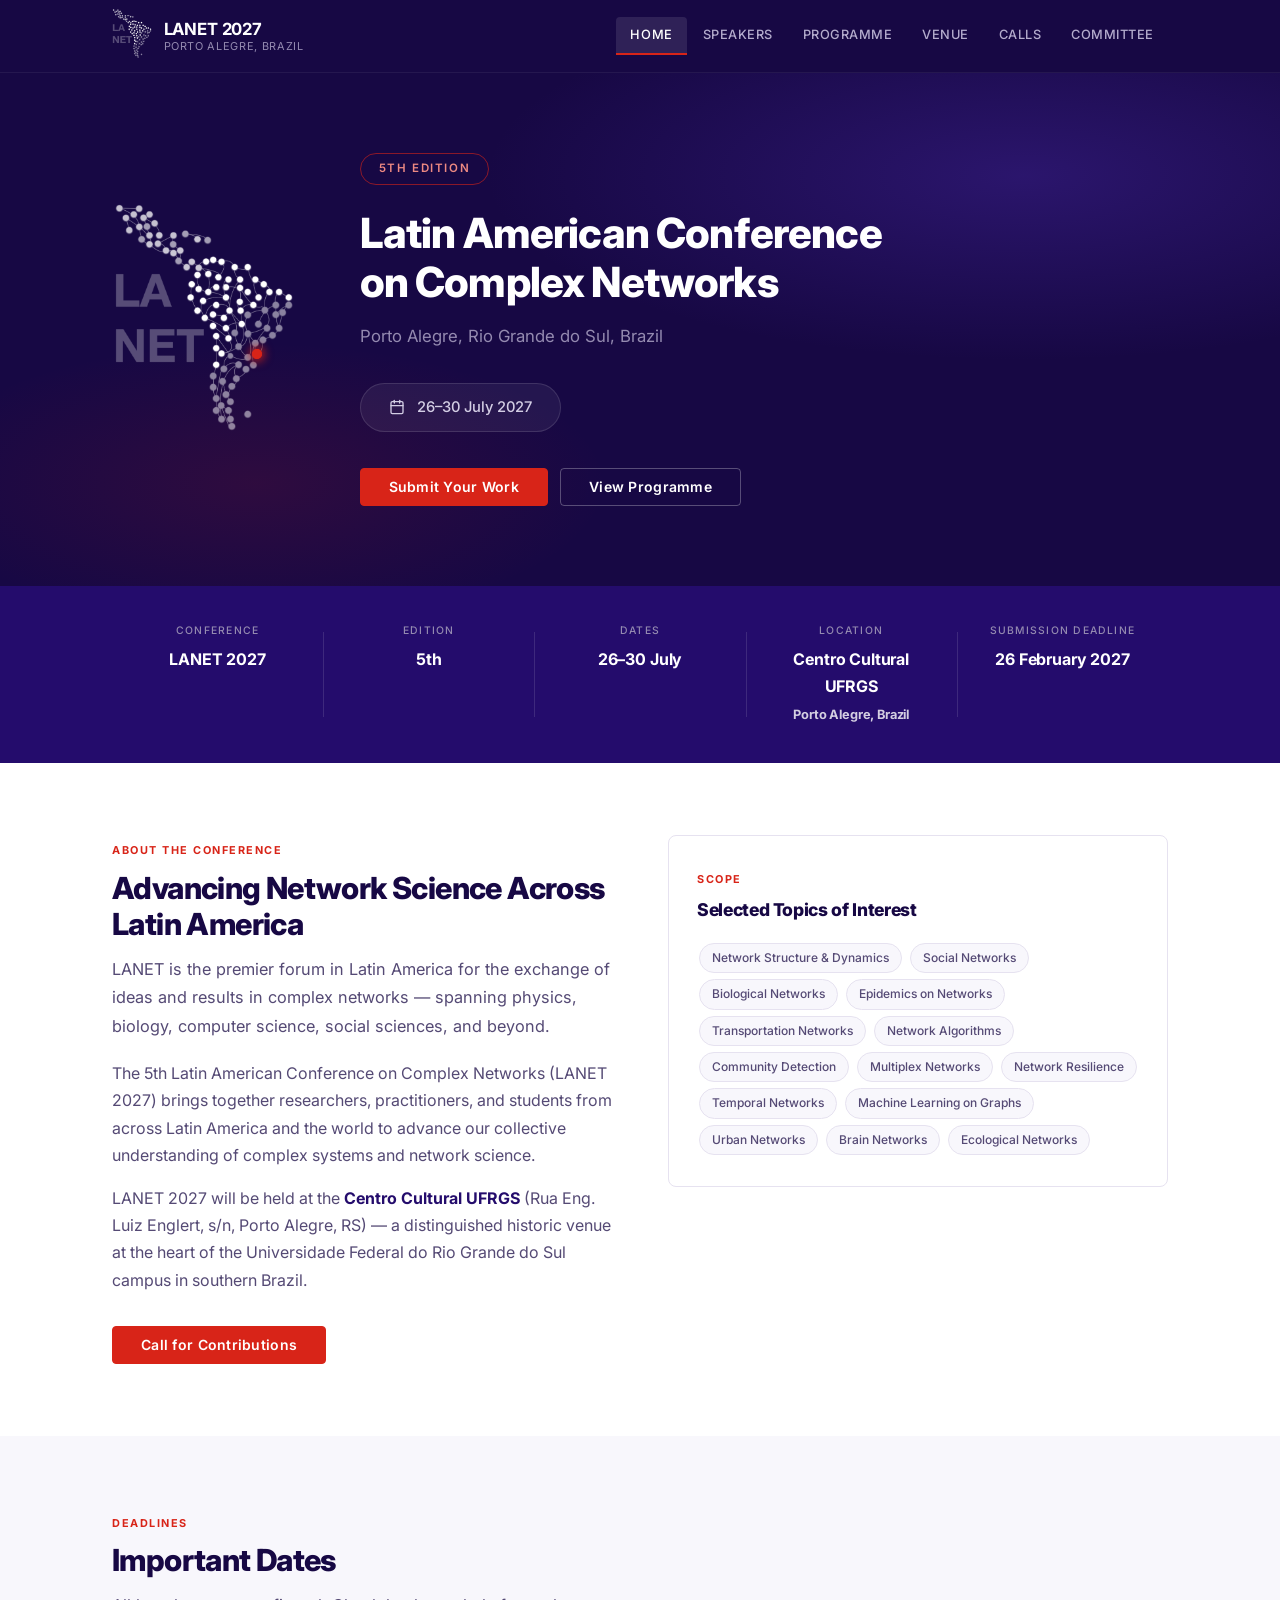
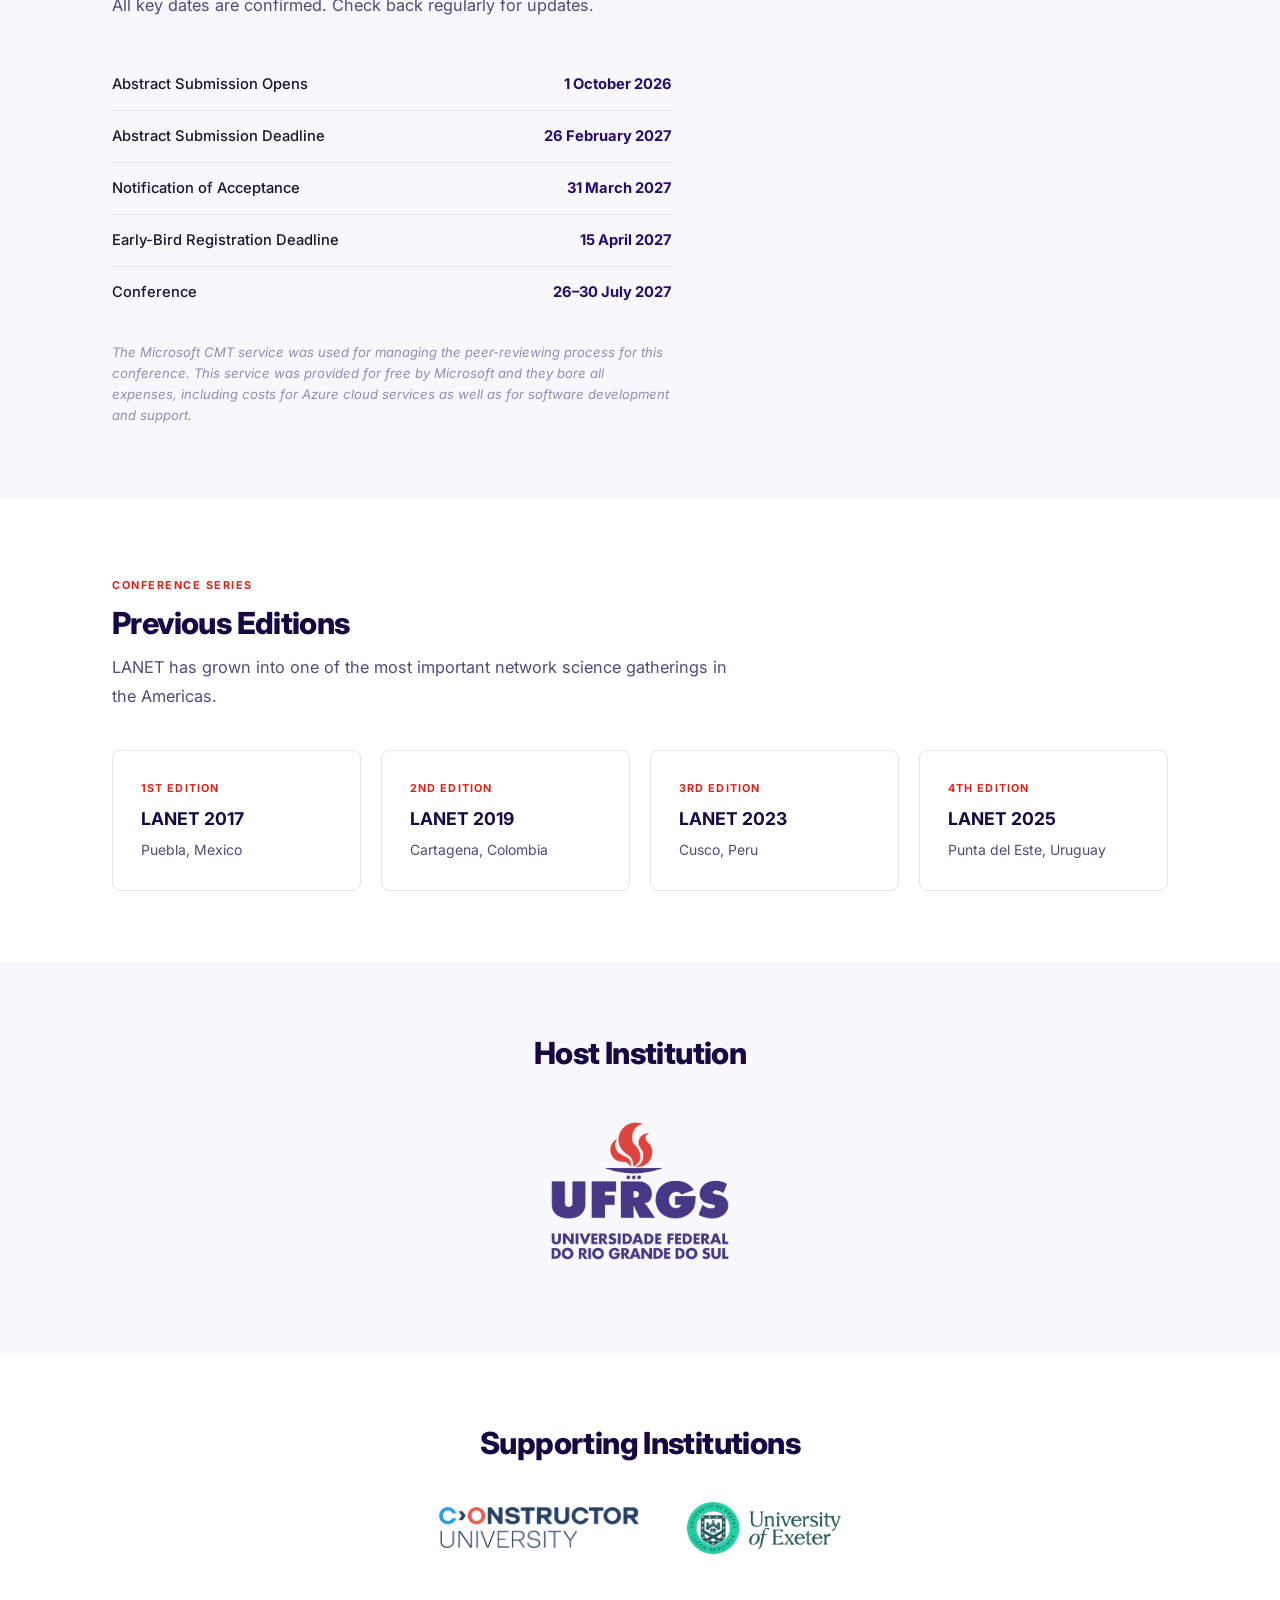
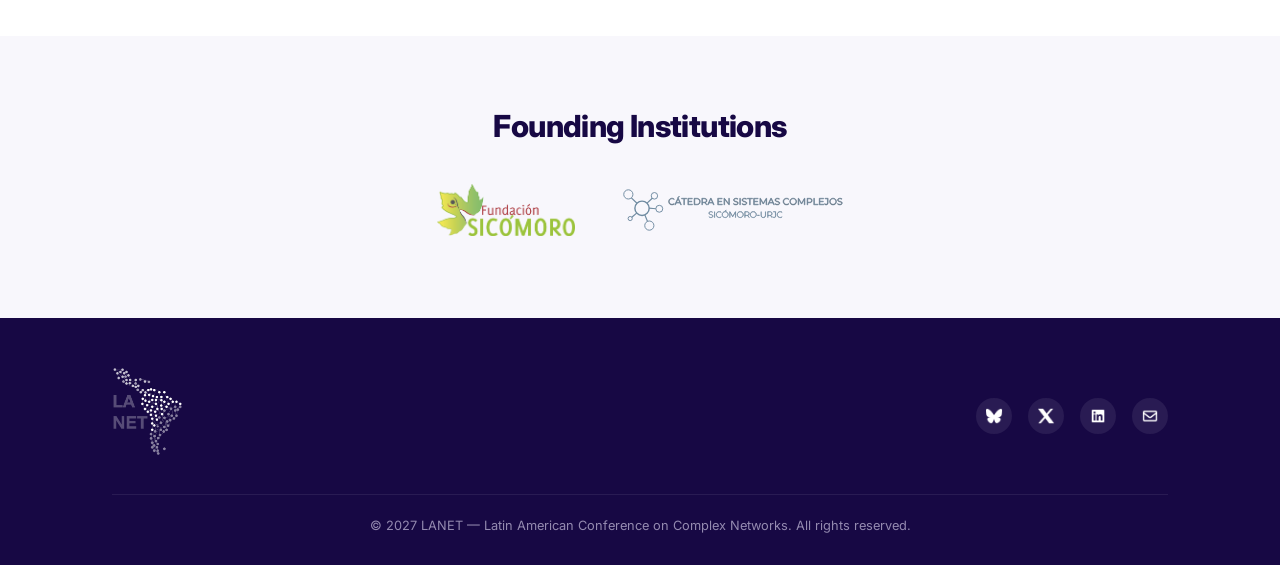
==== commit adcdb849: "Move Founding Institutions below Supporting Institutions" ====
--- a/index.html
+++ b/index.html
@@ -233,42 +233,42 @@
     </div>
   </section>
 
-  <!-- Founding Institutions -->
+  <!-- Supporting Institutions -->
   <section class="section">
     <div class="container text-center">
       <div class="section-header section-header--center">
-        <h2 class="section-title">Founding Institutions</h2>
+        <h2 class="section-title">Supporting Institutions</h2>
       </div>
       <div class="host-row">
         <div class="host-item">
-          <a href="https://fundacionsicomoro.org/" target="_blank" rel="noopener">
-            <img src="logos/sicomoro.webp" alt="Fundación Sicómoro" class="host-logo" />
-          </a>
-        </div>
-        <div class="host-item">
-          <a href="https://www.urjc.es/iaa/1345-catedras-de-investigacion" target="_blank" rel="noopener">
-            <img src="logos/catedra-sicomoro-urjc.svg" alt="Cátedra en Sistemas Complejos Sicómoro-URJC" class="host-logo host-logo--wide" />
-          </a>
-        </div>
-      </div>
-    </div>
-  </section>
-
-  <!-- Supporting Institutions -->
+          <a href="https://constructor.university/" target="_blank" rel="noopener">
+            <img src="logos/constructor.png" alt="Constructor University" class="host-logo" />
+          </a>
+        </div>
+        <div class="host-item">
+          <a href="https://www.exeter.ac.uk" target="_blank" rel="noopener">
+            <img src="logos/Exeter.png" alt="University of Exeter" class="host-logo" />
+          </a>
+        </div>
+      </div>
+    </div>
+  </section>
+
+  <!-- Founding Institutions -->
   <section class="section section-alt">
     <div class="container text-center">
       <div class="section-header section-header--center">
-        <h2 class="section-title">Supporting Institutions</h2>
+        <h2 class="section-title">Founding Institutions</h2>
       </div>
       <div class="host-row">
         <div class="host-item">
-          <a href="https://constructor.university/" target="_blank" rel="noopener">
-            <img src="logos/constructor.png" alt="Constructor University" class="host-logo" />
-          </a>
-        </div>
-        <div class="host-item">
-          <a href="https://www.exeter.ac.uk" target="_blank" rel="noopener">
-            <img src="logos/Exeter.png" alt="University of Exeter" class="host-logo" />
+          <a href="https://fundacionsicomoro.org/" target="_blank" rel="noopener">
+            <img src="logos/sicomoro.webp" alt="Fundación Sicómoro" class="host-logo" />
+          </a>
+        </div>
+        <div class="host-item">
+          <a href="https://www.urjc.es/iaa/1345-catedras-de-investigacion" target="_blank" rel="noopener">
+            <img src="logos/catedra-sicomoro-urjc.svg" alt="Cátedra en Sistemas Complejos Sicómoro-URJC" class="host-logo host-logo--wide" />
           </a>
         </div>
       </div>
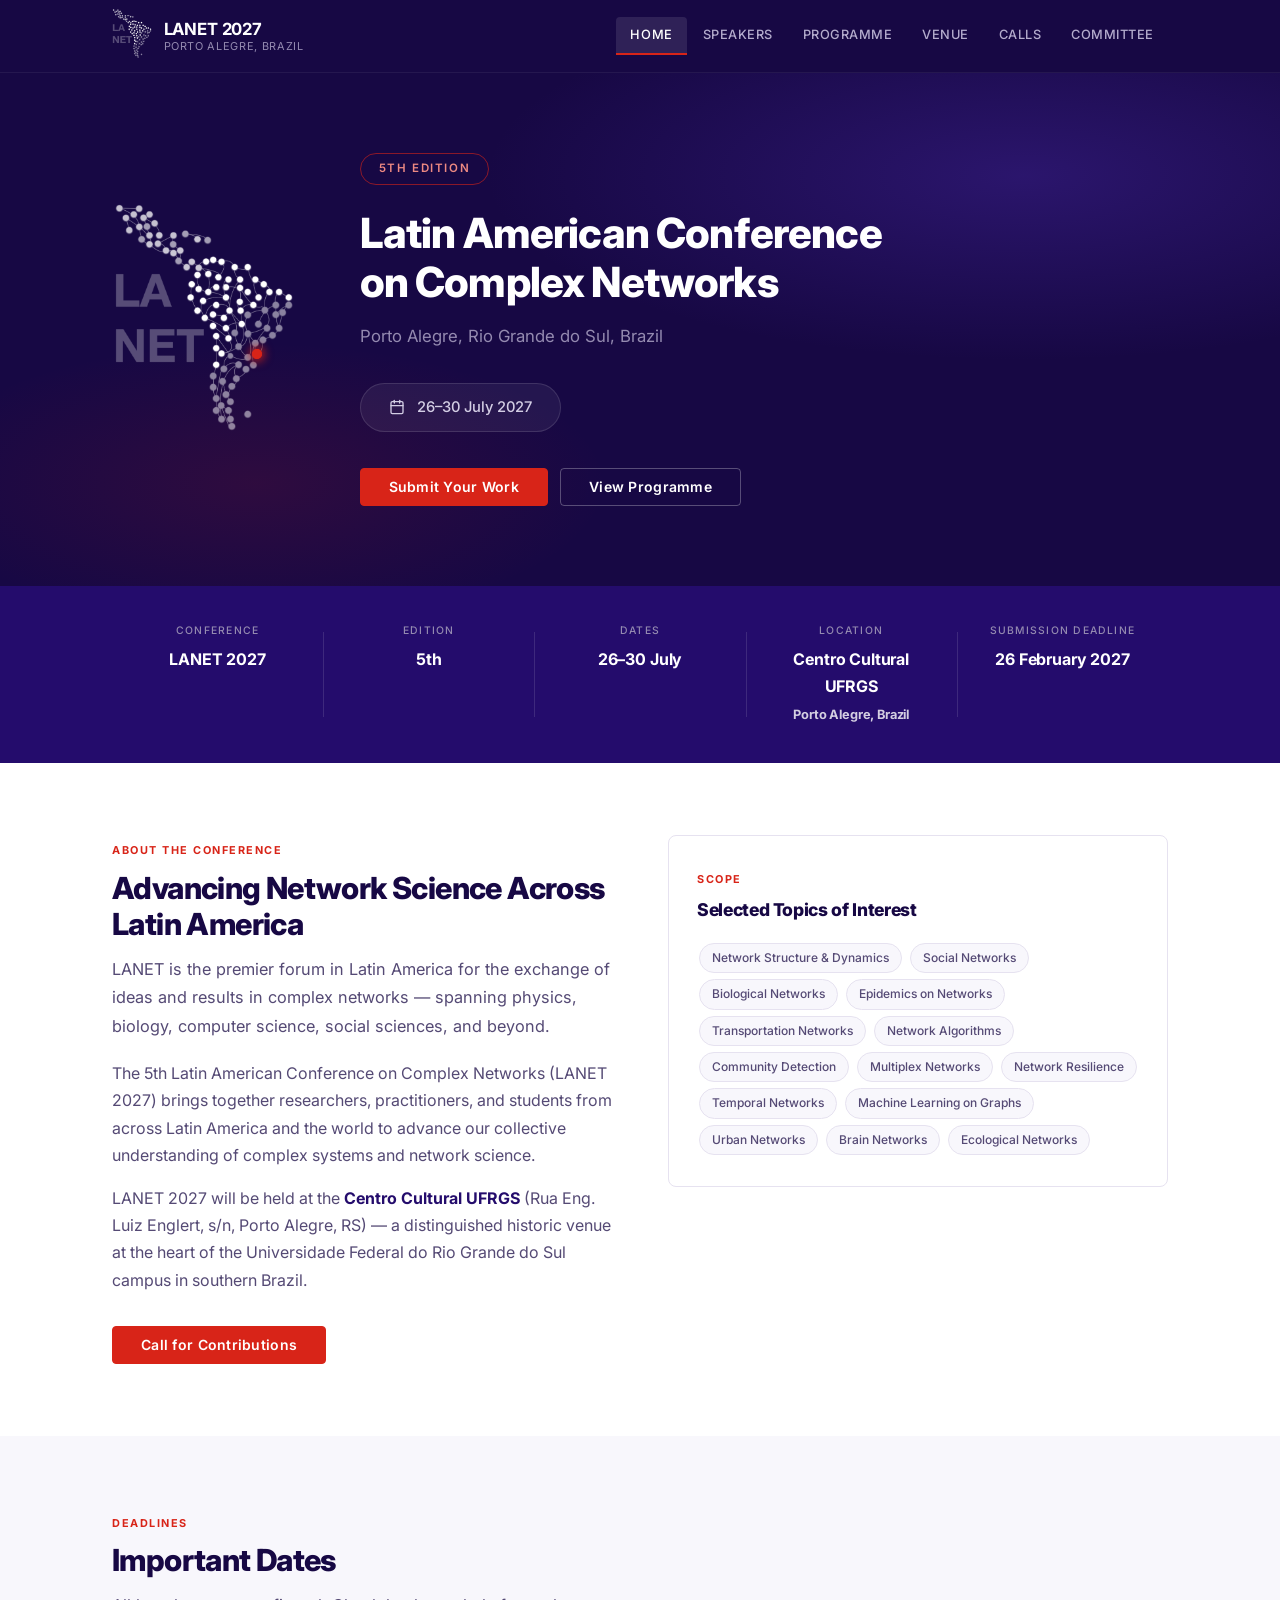
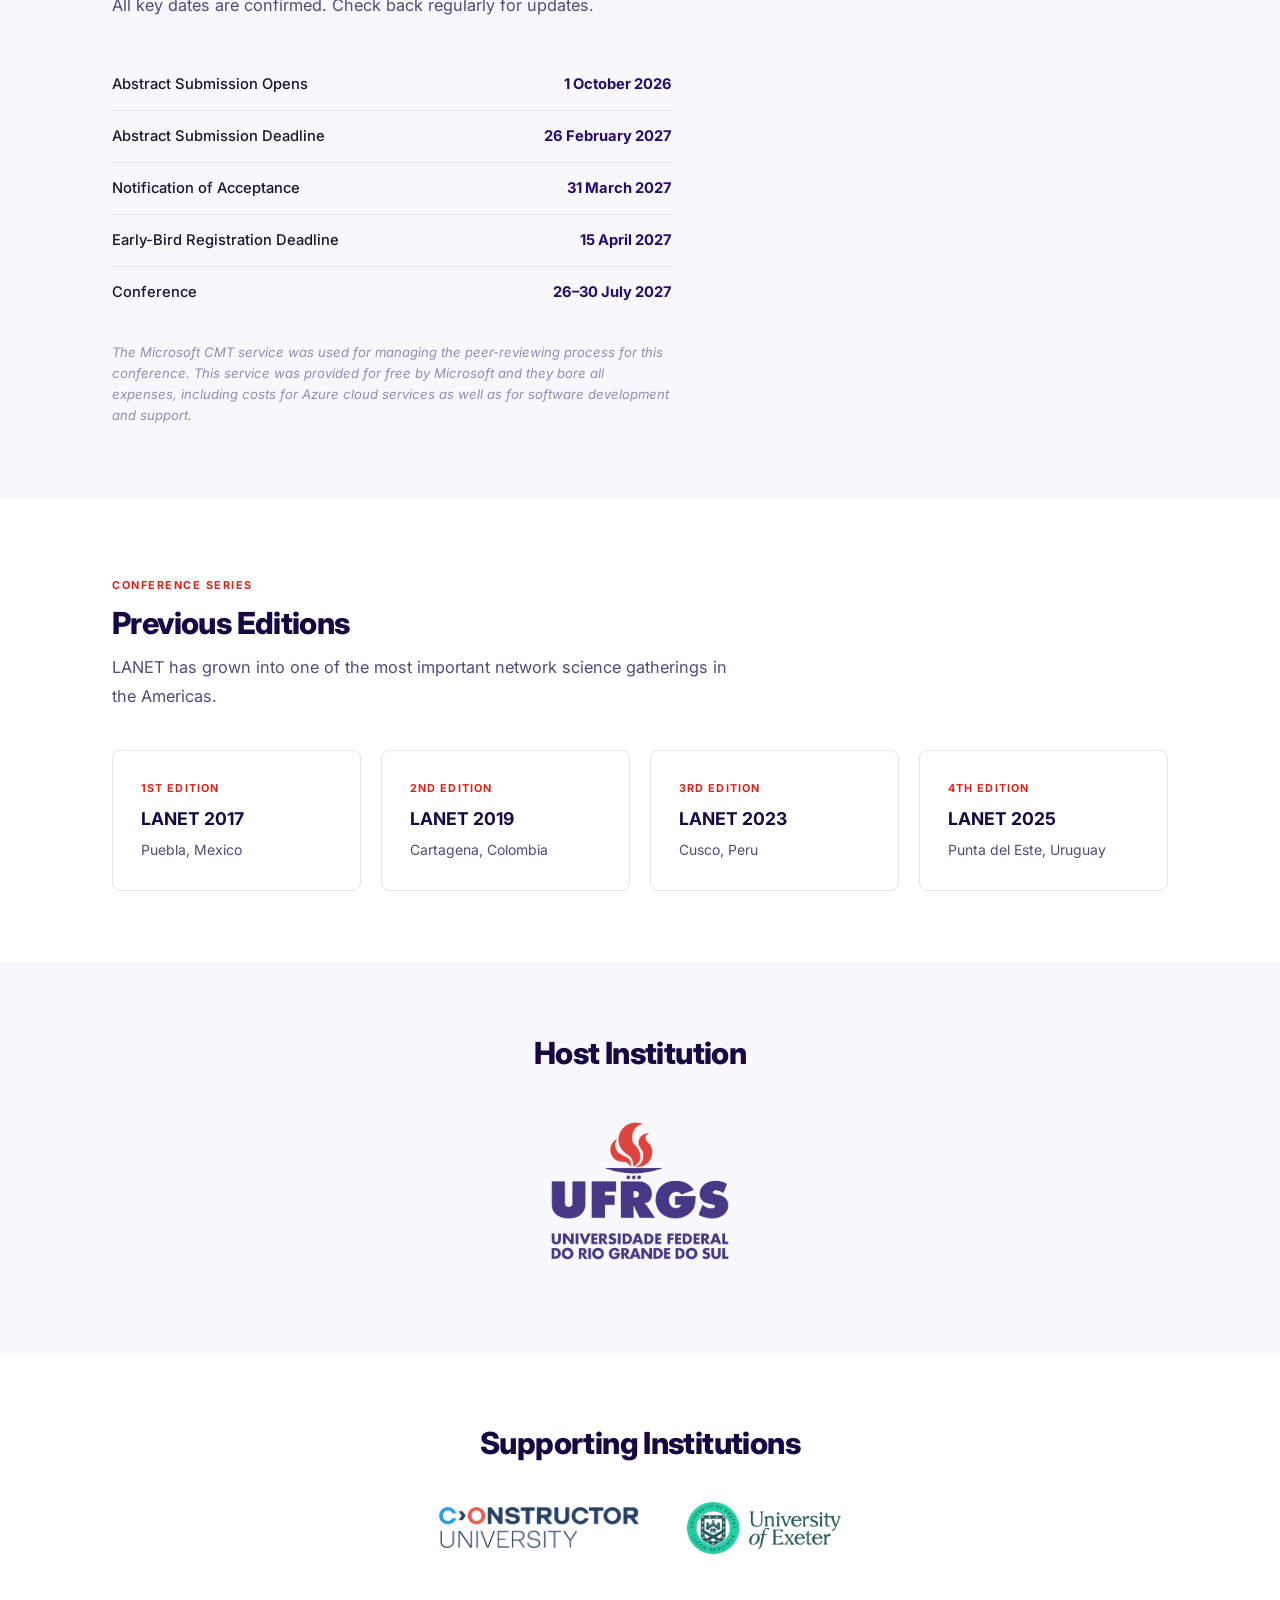
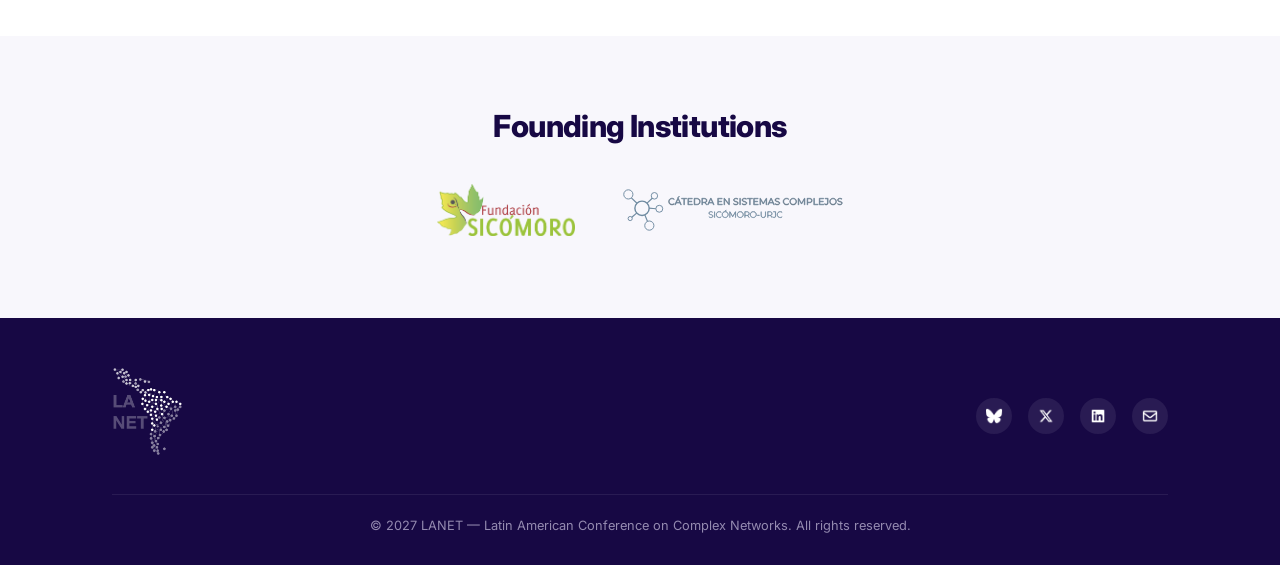
==== commit 4cd3e6da: "Footer: use the new X logo Points all six pages at Icons/x-twitter-brands-solid.png, replacing the x" ====
--- a/index.html
+++ b/index.html
@@ -267,7 +267,7 @@
           </a>
         </div>
         <div class="host-item">
-          <a href="https://www.urjc.es/iaa/1345-catedras-de-investigacion" target="_blank" rel="noopener">
+          <a href="https://complexity.es/" target="_blank" rel="noopener">
             <img src="logos/catedra-sicomoro-urjc.svg" alt="Cátedra en Sistemas Complejos Sicómoro-URJC" class="host-logo host-logo--wide" />
           </a>
         </div>
@@ -286,7 +286,7 @@
             <img src="Icons/bluesky-brands-solid.png" alt="Bluesky" />
           </a>
           <a href="https://x.com/LanetConference" aria-label="X" target="_blank" rel="noopener">
-            <img src="Icons/x-brands-solid.png" alt="X" />
+            <img src="Icons/x-twitter-brands-solid.png" alt="X" />
           </a>
           <a href="https://www.linkedin.com/company/144654992/" aria-label="LinkedIn" target="_blank" rel="noopener">
             <img src="Icons/linkedin-brands-solid.png" alt="LinkedIn" />
--- a/style.css
+++ b/style.css
@@ -436,6 +436,21 @@
   pointer-events: none;
 }
 
+/* Animated network canvas (hero-network.js). It sits below .page-hero::after
+   and below .container, which is already z-index:1, so the title stays on top.
+   The mask keeps it faint behind the text and lets it build up towards the
+   right, where the ::after highlight already sits. */
+.hero-net {
+  position: absolute;
+  inset: 0;
+  display: block;
+  width: 100%;
+  height: 100%;
+  pointer-events: none;
+  -webkit-mask-image: linear-gradient(to right, rgba(0,0,0,0.28), rgba(0,0,0,1) 58%);
+          mask-image: linear-gradient(to right, rgba(0,0,0,0.28), rgba(0,0,0,1) 58%);
+}
+
 .page-hero .container { position: relative; z-index: 1; }
 
 .page-hero-title {
@@ -443,12 +458,7 @@
   font-weight: 800;
   color: var(--white);
   letter-spacing: -0.02em;
-  margin-bottom: 8px;
-}
-
-.page-hero-lead {
-  font-size: 0.95rem;
-  color: var(--grey-mid);
+  margin-bottom: 0;
 }
 
 /* ── Cards ──────────────────────────────────────────────────── */
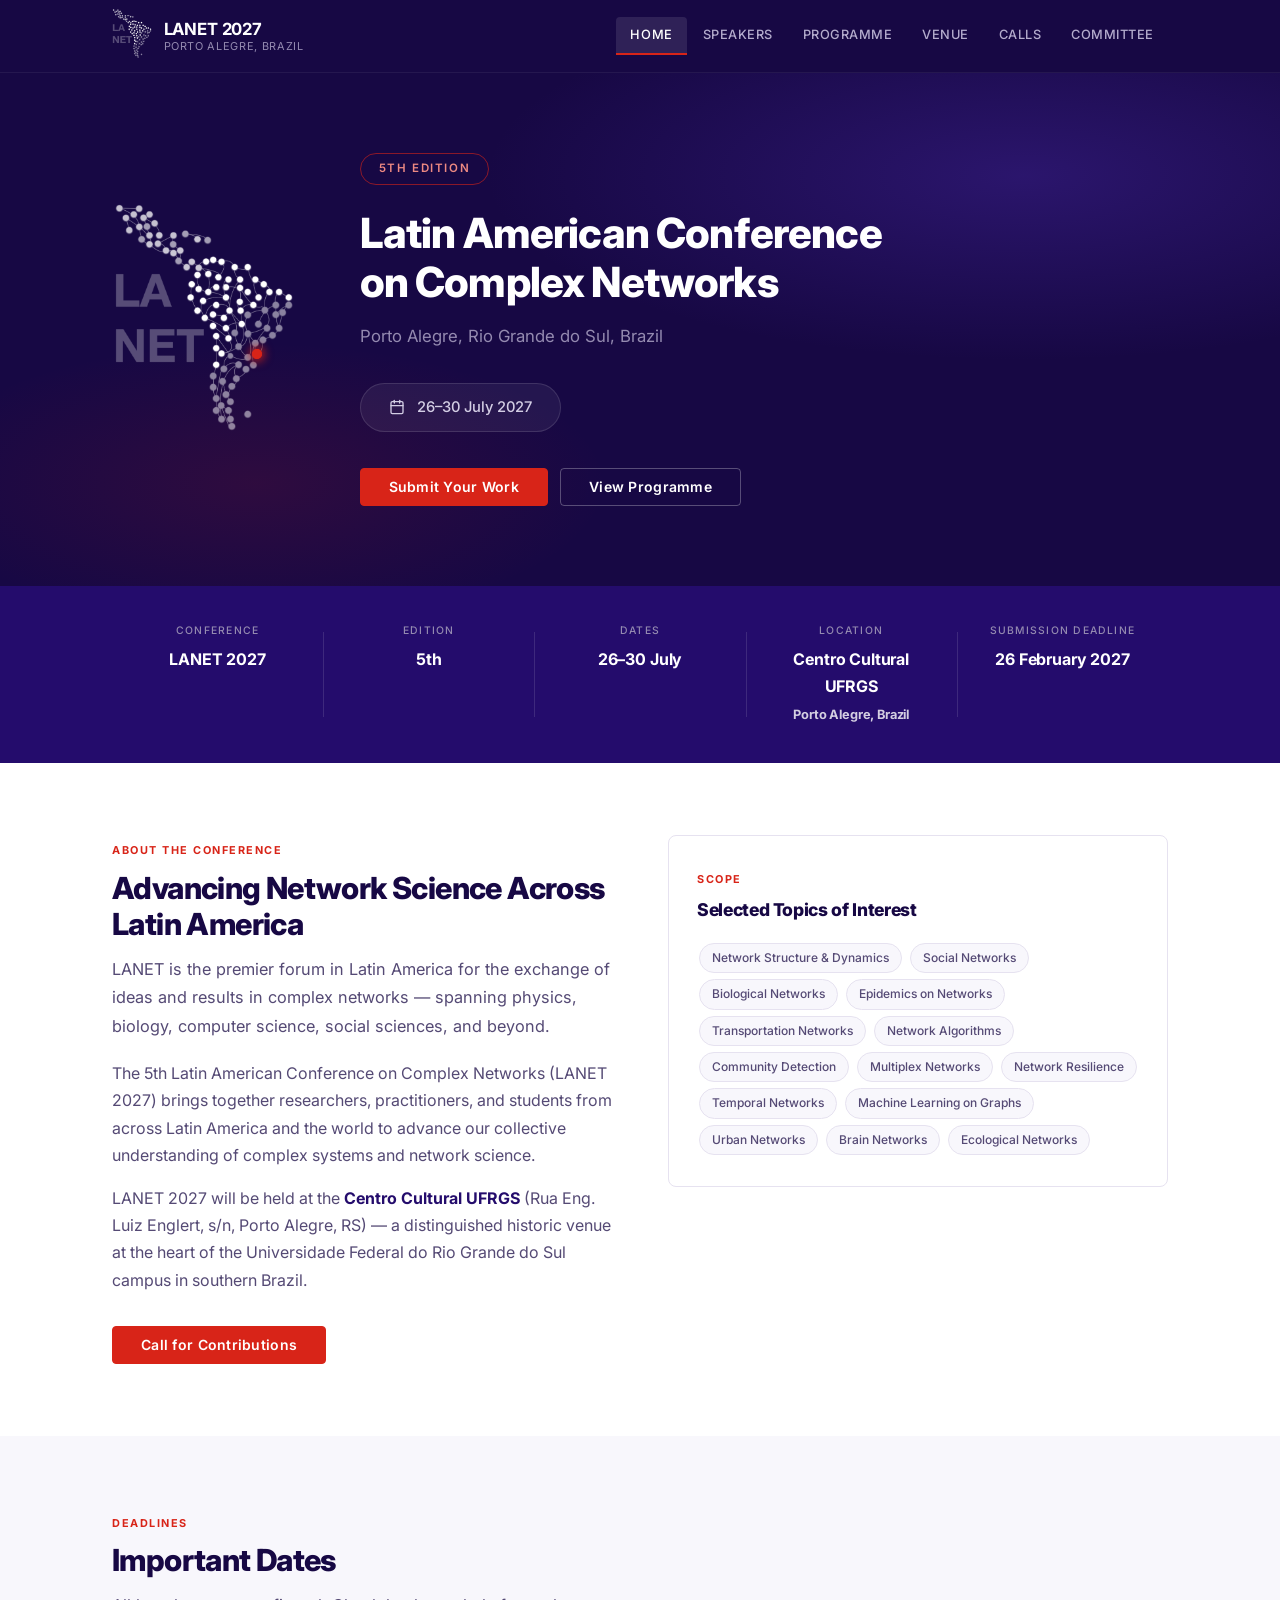
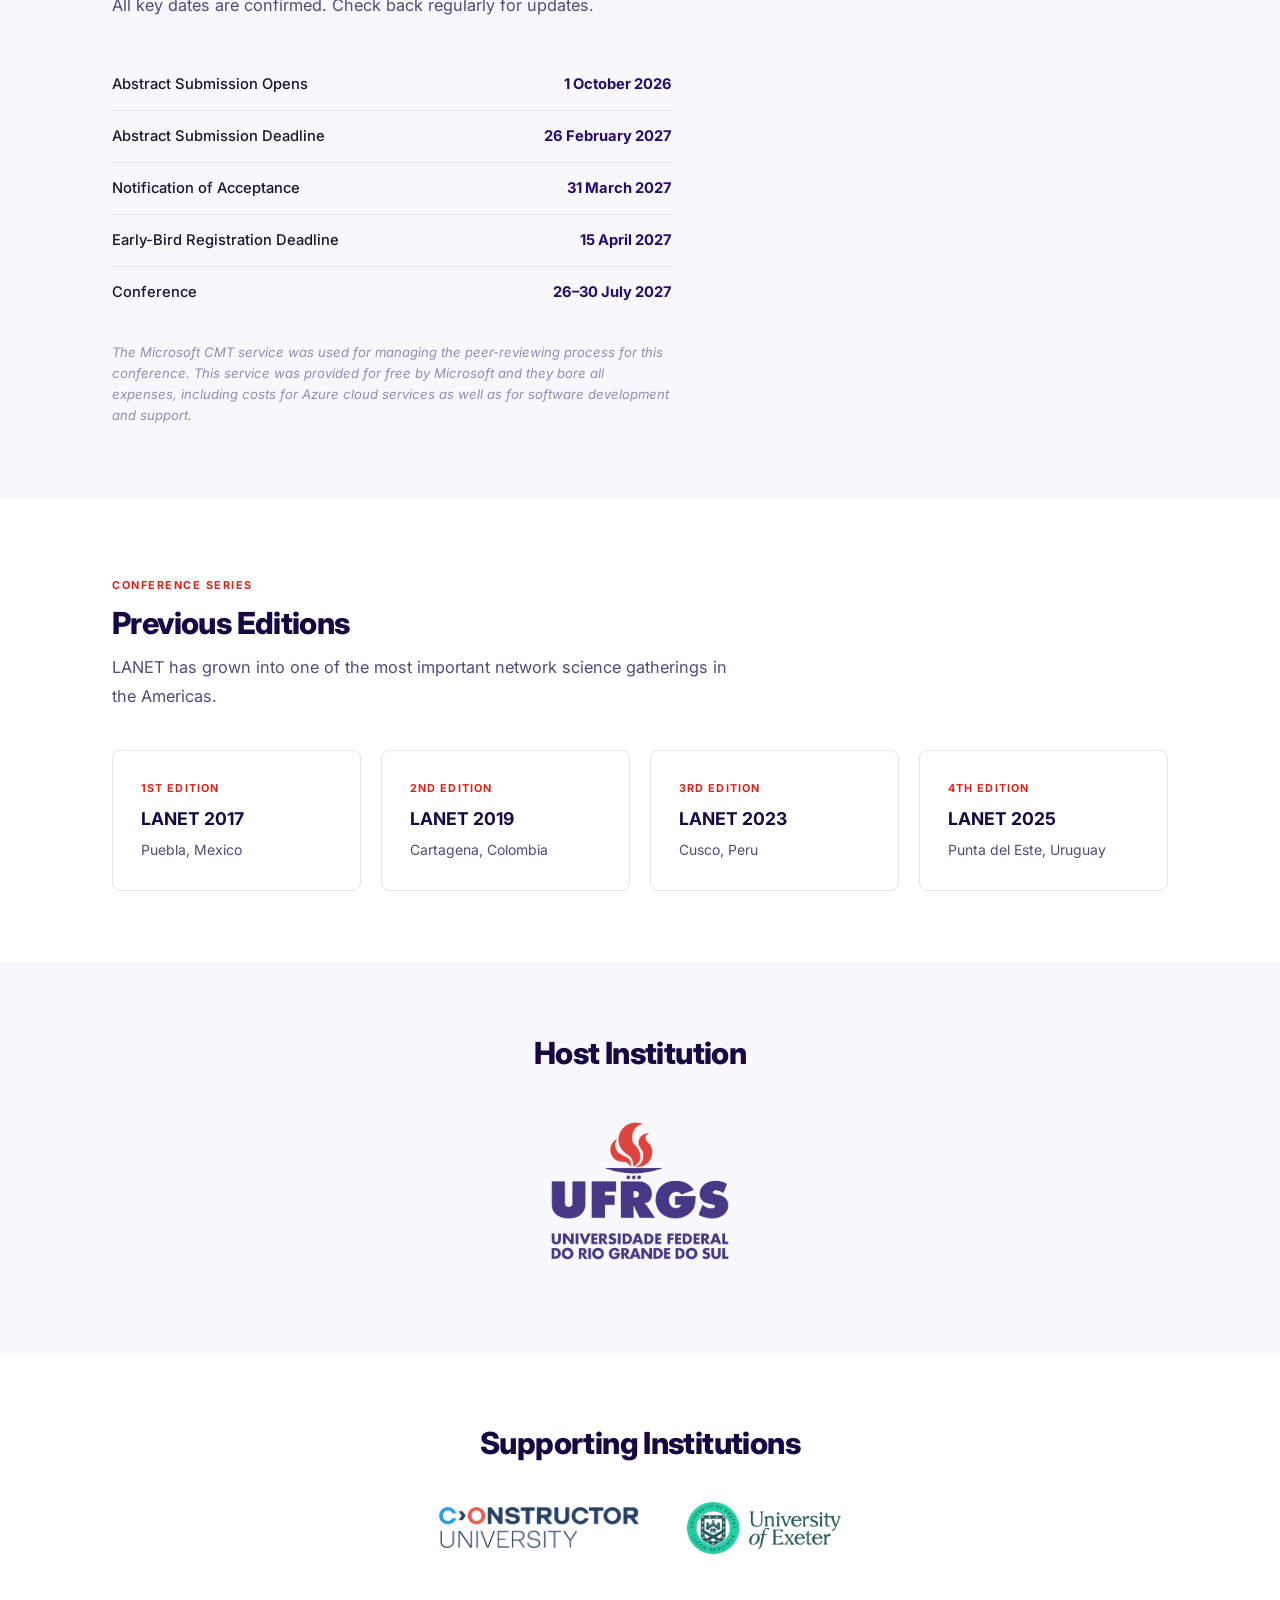
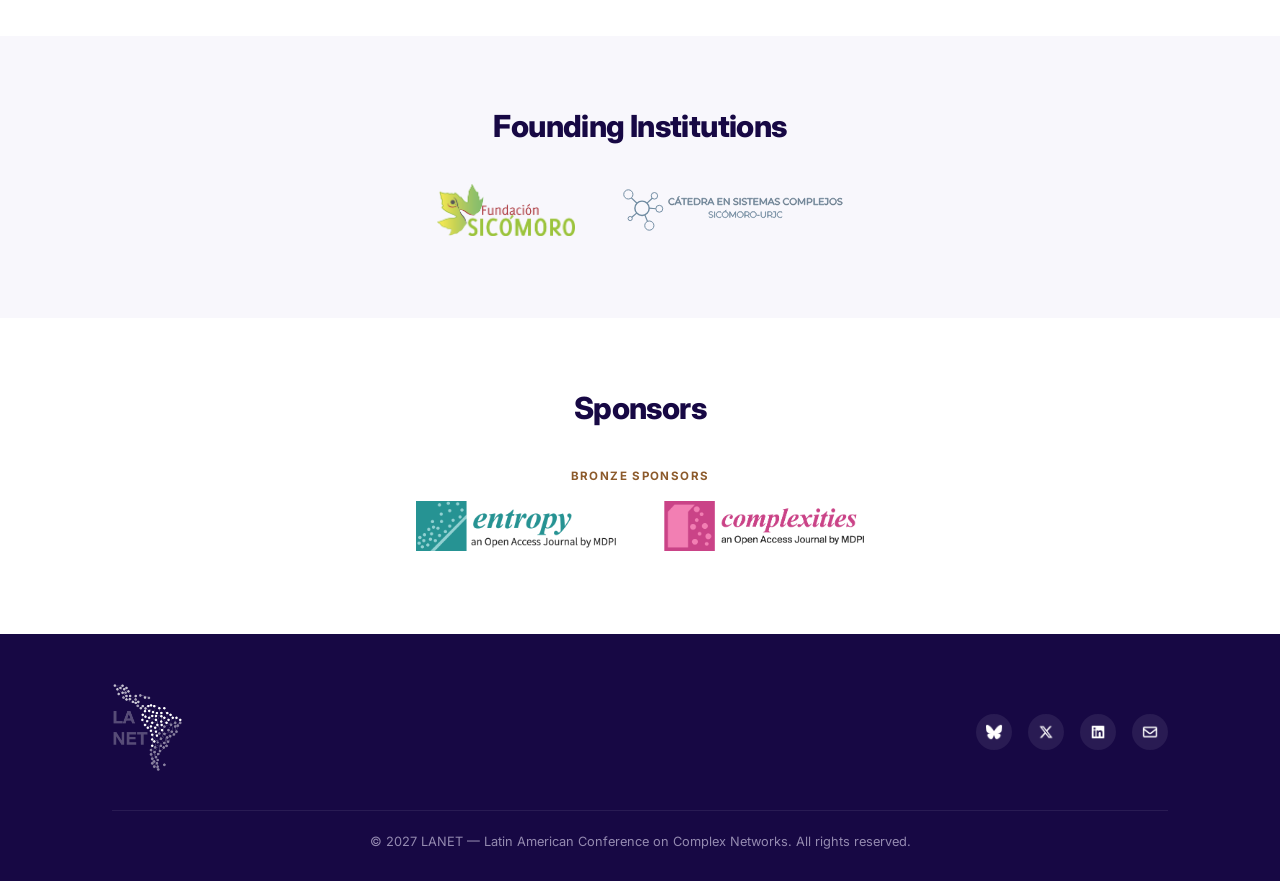
==== commit da51c4ac: "index: add a Sponsors section with a Bronze tier Entropy and Complexities, both MDPI open access jou" ====
--- a/index.html
+++ b/index.html
@@ -275,6 +275,30 @@
     </div>
   </section>
 
+  <!-- Sponsors -->
+  <section class="section">
+    <div class="container text-center">
+      <div class="section-header section-header--center">
+        <h2 class="section-title">Sponsors</h2>
+      </div>
+      <div class="sponsor-tier">
+        <h3 class="sponsor-tier-title">Bronze Sponsors</h3>
+        <div class="host-row">
+          <div class="host-item">
+            <a href="https://www.mdpi.com/journal/entropy" target="_blank" rel="noopener">
+              <img src="logos/entropy-partnership.png" alt="Entropy, an Open Access Journal by MDPI" class="host-logo" />
+            </a>
+          </div>
+          <div class="host-item">
+            <a href="https://www.mdpi.com/journal/complexities" target="_blank" rel="noopener">
+              <img src="logos/complexities-partnership.png" alt="Complexities, an Open Access Journal by MDPI" class="host-logo" />
+            </a>
+          </div>
+        </div>
+      </div>
+    </div>
+  </section>
+
   <footer class="site-footer">
     <div class="container">
       <div class="footer-grid">
--- a/style.css
+++ b/style.css
@@ -19,6 +19,9 @@
   --grey-mid:    #948AB0;
   --grey-text:   #554A75;
   --text:        #1B152B;
+  /* Sponsor tier label. Darker than a literal bronze so the small uppercase
+     type still clears AA on white (5.8:1) and on --off-white (5.5:1). */
+  --bronze:      #8C5A2B;
 
   --font: 'Inter', system-ui, -apple-system, sans-serif;
 
@@ -573,6 +576,49 @@
 .committee-name { font-size: 1rem; font-weight: 700; color: var(--navy-dark); margin-bottom: 3px; }
 .committee-affil { font-size: 0.83rem; color: var(--grey-text); line-height: 1.5; }
 
+/* Optional row of profile links, on committee cards under the affiliation and
+   on speaker cards under the talk title. On a committee card with a two-line
+   affiliation the text column outgrows the 100px photo, so a card with links
+   stands ~28px taller than one without; grid stretch keeps a row level. */
+.committee-social,
+.speaker-social {
+  display: flex;
+  gap: 4px;
+  margin-top: 8px;
+}
+
+/* Committee text is left-aligned, so pull the first chip back to the text
+   edge; speaker cards are centred, so the row centres instead. */
+.committee-social { margin-left: -5px; }
+.speaker-social   { justify-content: center; margin-top: 12px; }
+
+.committee-social a,
+.speaker-social a {
+  display: inline-flex;
+  align-items: center;
+  justify-content: center;
+  width: 26px;
+  height: 26px;
+  border-radius: 50%;
+  transition: background var(--ease);
+}
+.committee-social a:hover,
+.speaker-social a:hover { background: var(--red); }
+
+/* The source icons are a single flat colour, so brightness(0) flattens them
+   to black to tint with opacity, and invert(1) flips them white on hover. */
+.committee-social img,
+.speaker-social img {
+  width: 15px;
+  height: 15px;
+  object-fit: contain;
+  filter: brightness(0);
+  opacity: 0.42;
+  transition: opacity var(--ease), filter var(--ease);
+}
+.committee-social a:hover img,
+.speaker-social a:hover img { filter: brightness(0) invert(1); opacity: 1; }
+
 /* ── Programme at a glance (proportional timetable) ──────────── */
 .tt-wrap { overflow-x: auto; margin-bottom: 48px; padding-bottom: 4px; }
 .tt {
@@ -810,6 +856,20 @@
 }
 .host-item img:hover { opacity: 1; }
 .host-item span { display: block; font-size: 0.8rem; color: var(--grey-text); max-width: 220px; }
+
+/* ── Sponsor tiers ───────────────────────────────────────────── */
+/* One block per tier, each a label above a .host-row of logos, so further
+   tiers can be added by repeating the block. */
+.sponsor-tier + .sponsor-tier { margin-top: 44px; }
+.sponsor-tier .host-row { margin-top: 14px; }
+
+.sponsor-tier-title {
+  font-size: 0.72rem;
+  font-weight: 700;
+  letter-spacing: 0.12em;
+  text-transform: uppercase;
+  color: var(--bronze);
+}
 /* Logo sizing. Qualified by `.host-item img` so these beat the 88px above. */
 .host-item img.host-logo { height: 52px; max-width: 200px; object-fit: contain; }
 /* The Cátedra lockup is 5.3:1, far wider than the others; a slightly wider cap
@@ -1109,6 +1169,7 @@
 
   /* Committee card */
   .committee-card { flex-direction: column; text-align: center; }
+  .committee-social { justify-content: center; margin-left: 0; }
 
   /* Footer */
   .footer-grid { flex-direction: column; align-items: center; gap: 20px; }
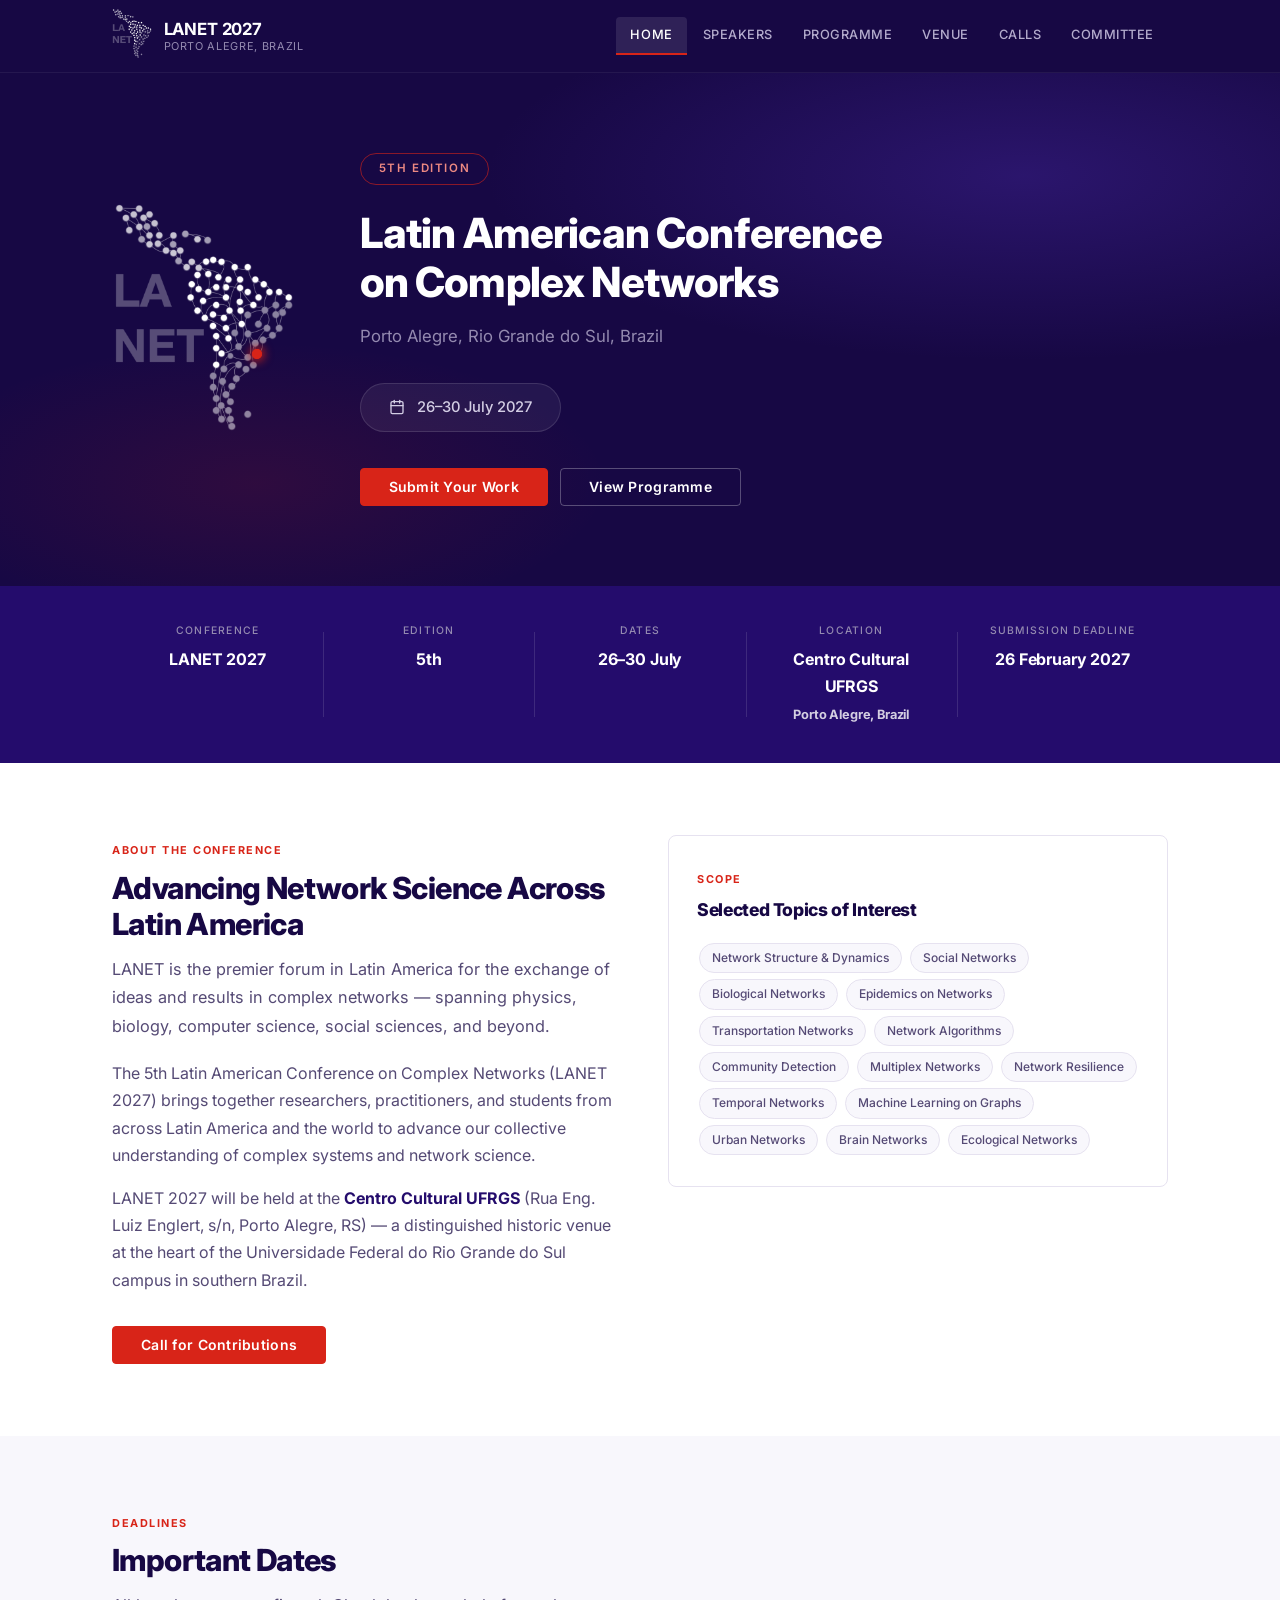
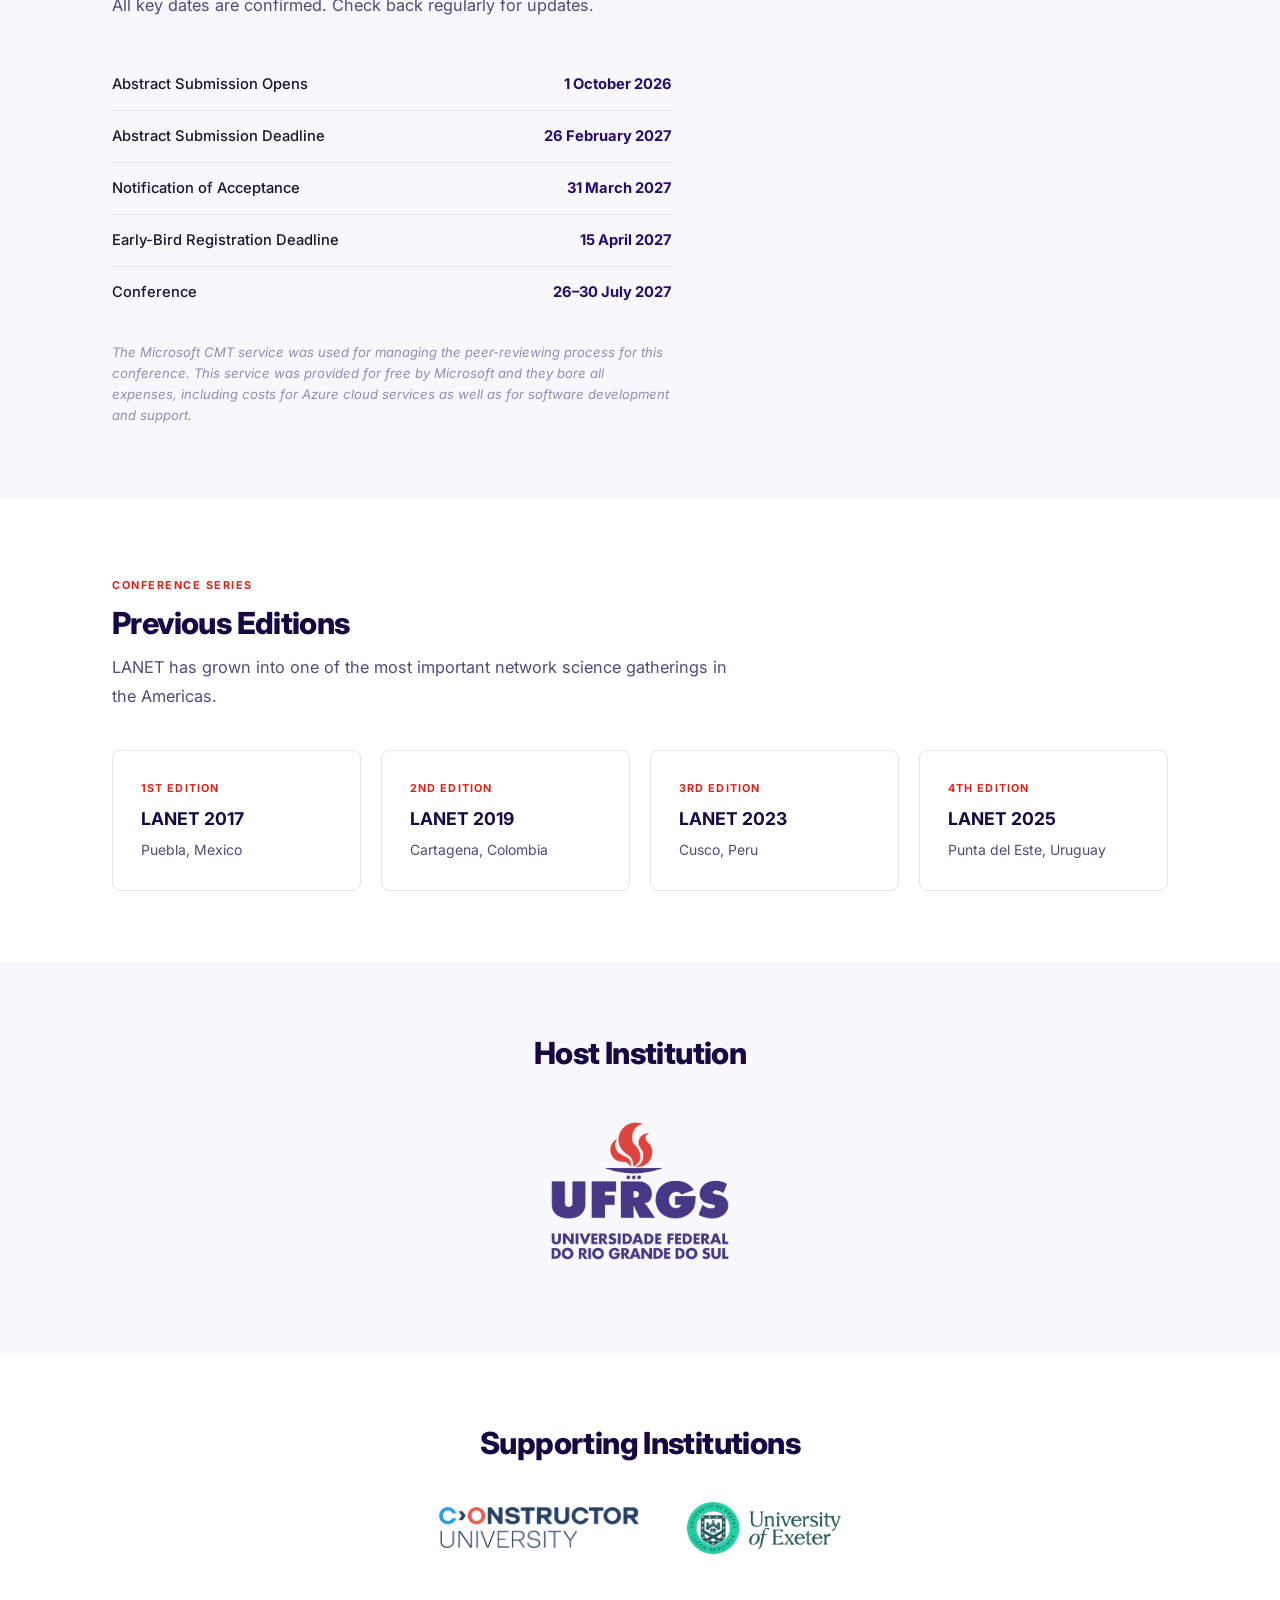
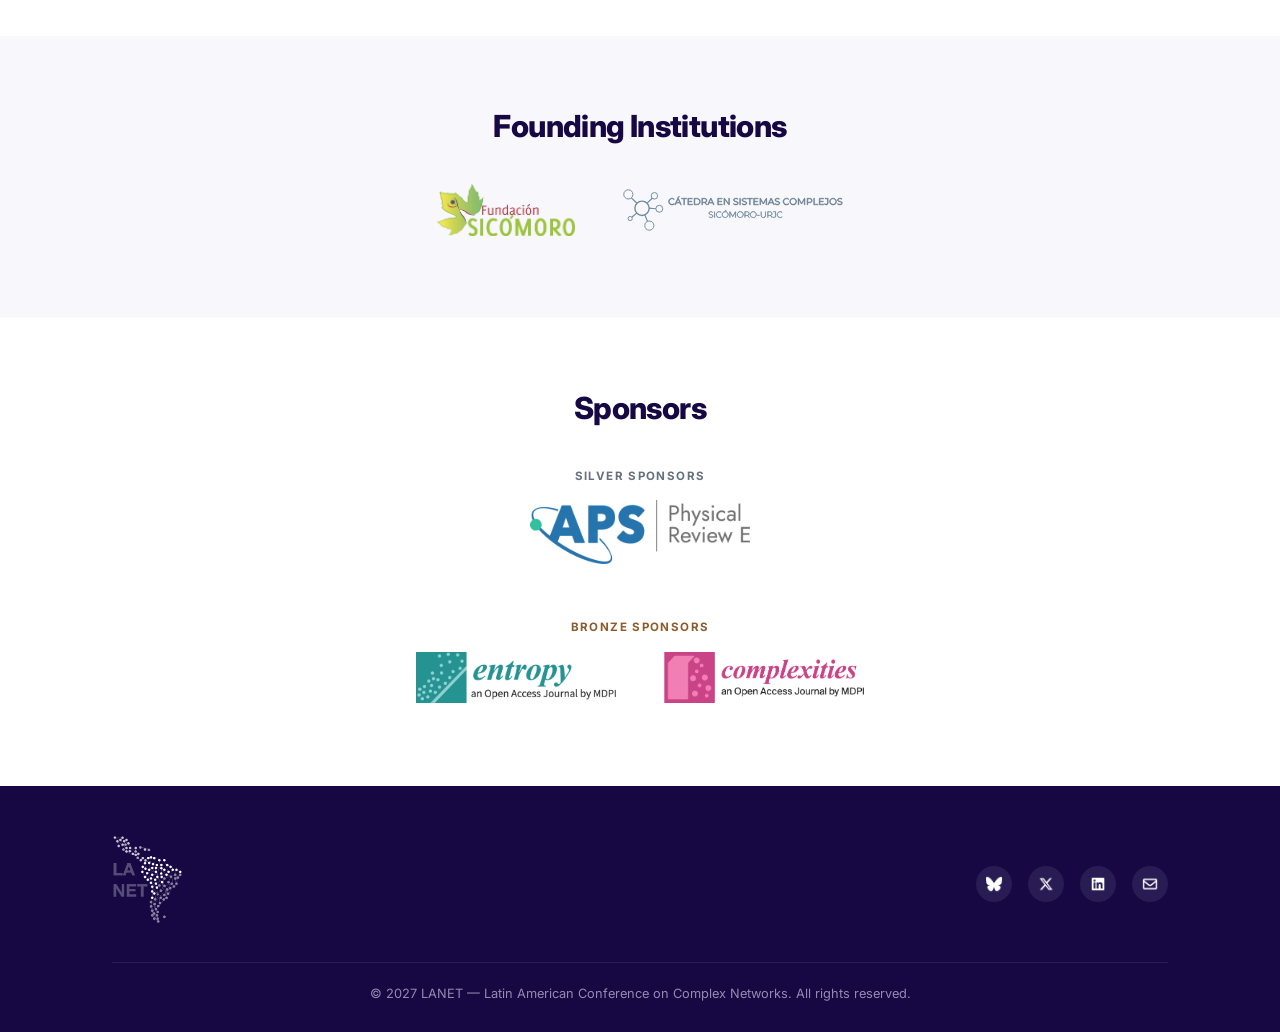
==== commit 7e135ee1: "index: add a Silver sponsor tier above Bronze APS Physical Review E, linked to journals.aps.org/pre." ====
--- a/index.html
+++ b/index.html
@@ -282,7 +282,17 @@
         <h2 class="section-title">Sponsors</h2>
       </div>
       <div class="sponsor-tier">
-        <h3 class="sponsor-tier-title">Bronze Sponsors</h3>
+        <h3 class="sponsor-tier-title sponsor-tier-title--silver">Silver Sponsors</h3>
+        <div class="host-row">
+          <div class="host-item">
+            <a href="https://journals.aps.org/pre/" target="_blank" rel="noopener">
+              <img src="logos/Journals_PhysicalReviewE.png" alt="APS Physical Review E" class="host-logo host-logo--silver" />
+            </a>
+          </div>
+        </div>
+      </div>
+      <div class="sponsor-tier">
+        <h3 class="sponsor-tier-title sponsor-tier-title--bronze">Bronze Sponsors</h3>
         <div class="host-row">
           <div class="host-item">
             <a href="https://www.mdpi.com/journal/entropy" target="_blank" rel="noopener">
--- a/style.css
+++ b/style.css
@@ -19,9 +19,11 @@
   --grey-mid:    #948AB0;
   --grey-text:   #554A75;
   --text:        #1B152B;
-  /* Sponsor tier label. Darker than a literal bronze so the small uppercase
-     type still clears AA on white (5.8:1) and on --off-white (5.5:1). */
+  /* Sponsor tier labels. Both are darker than the literal metal so the small
+     uppercase type clears AA on white and on --off-white: bronze 5.8/5.5,
+     silver 5.0/4.7. A true silver would sit near 2.5 and fail. */
   --bronze:      #8C5A2B;
+  --silver:      #66707E;
 
   --font: 'Inter', system-ui, -apple-system, sans-serif;
 
@@ -868,14 +870,18 @@
   font-weight: 700;
   letter-spacing: 0.12em;
   text-transform: uppercase;
-  color: var(--bronze);
-}
+}
+.sponsor-tier-title--silver { color: var(--silver); }
+.sponsor-tier-title--bronze { color: var(--bronze); }
 /* Logo sizing. Qualified by `.host-item img` so these beat the 88px above. */
 .host-item img.host-logo { height: 52px; max-width: 200px; object-fit: contain; }
 /* The Cátedra lockup is 5.3:1, far wider than the others; a slightly wider cap
    lands it on the same drawn height as Constructor rather than well under it. */
 .host-item img.host-logo--wide { max-width: 220px; }
 .host-item img.host-logo--lg { height: 160px; max-width: none; }
+/* Silver draws larger than bronze so the tiers read as a hierarchy: 219x64
+   against 200x51. Must follow .host-logo -- same specificity, later wins. */
+.host-item img.host-logo--silver { height: 64px; max-width: 240px; }
 
 /* ── Sticky sidebar card ─────────────────────────────────────── */
 .sticky-card { position: sticky; top: 80px; }
